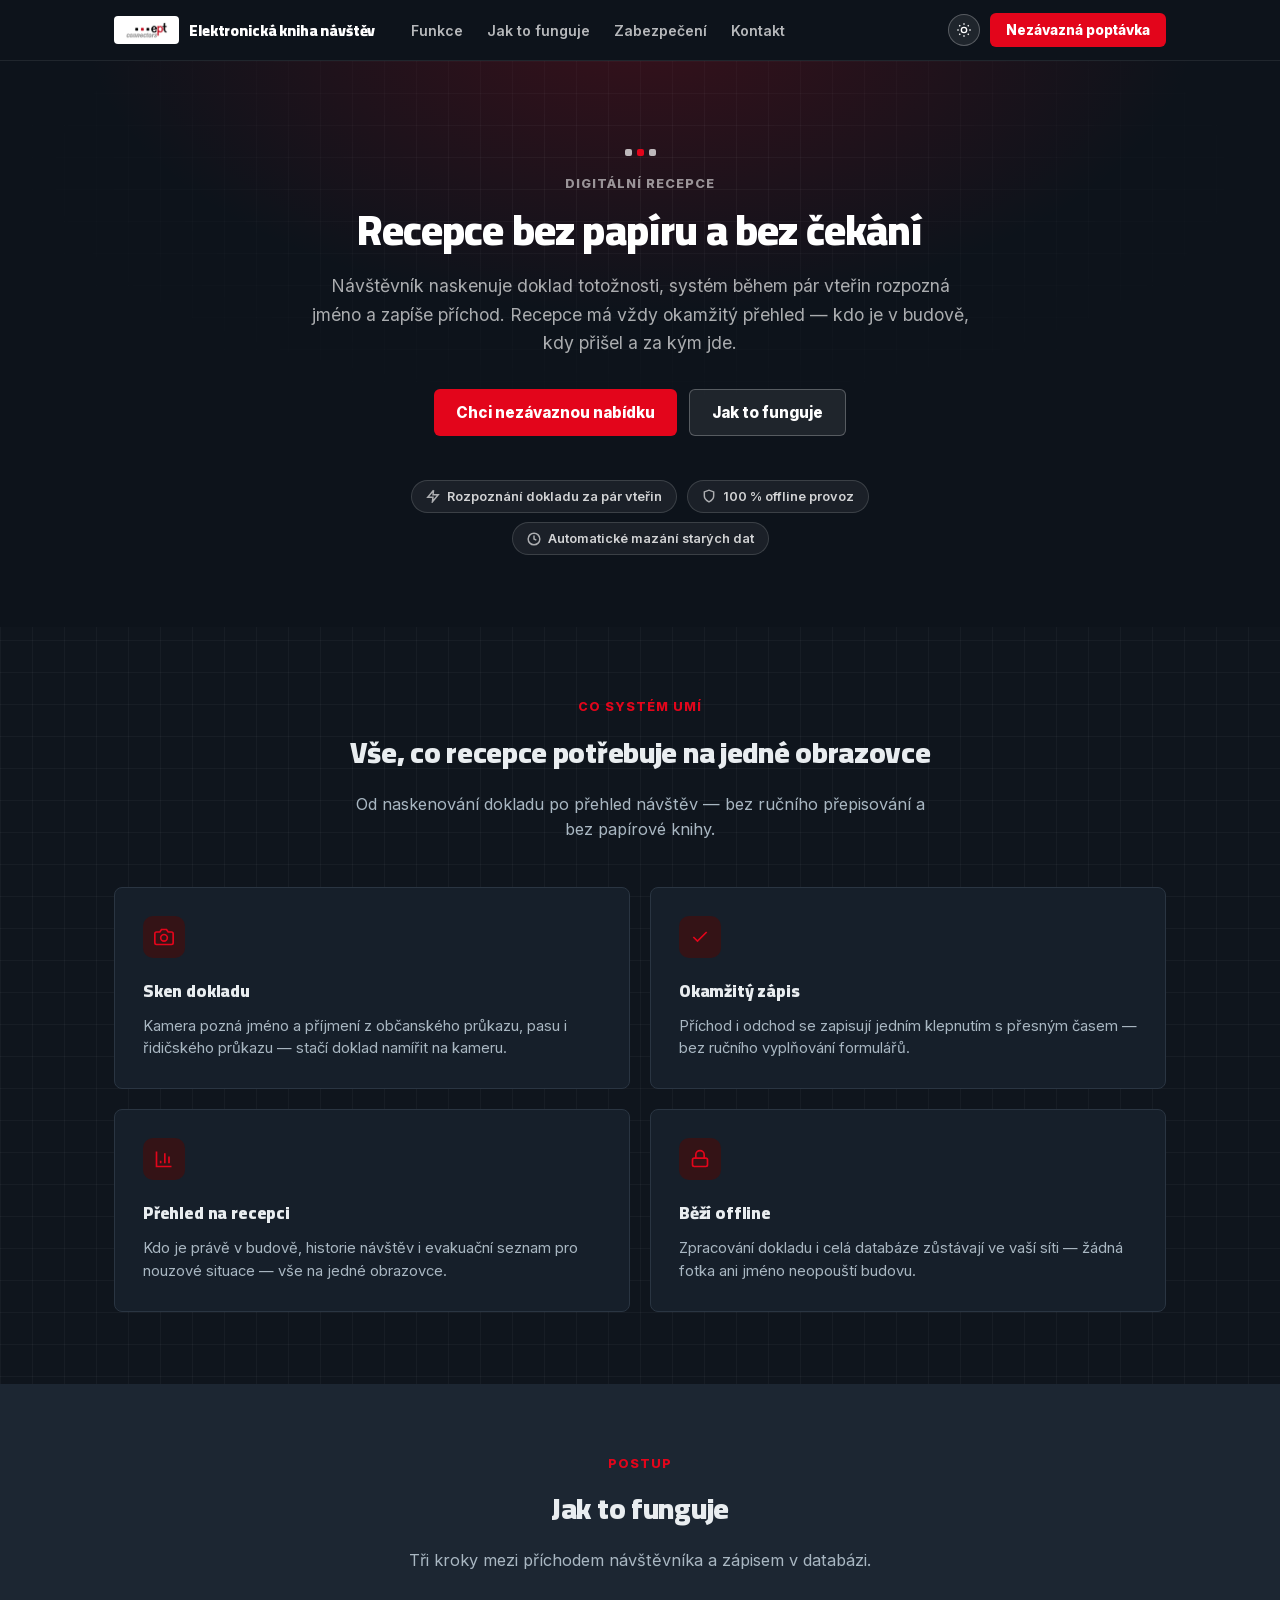
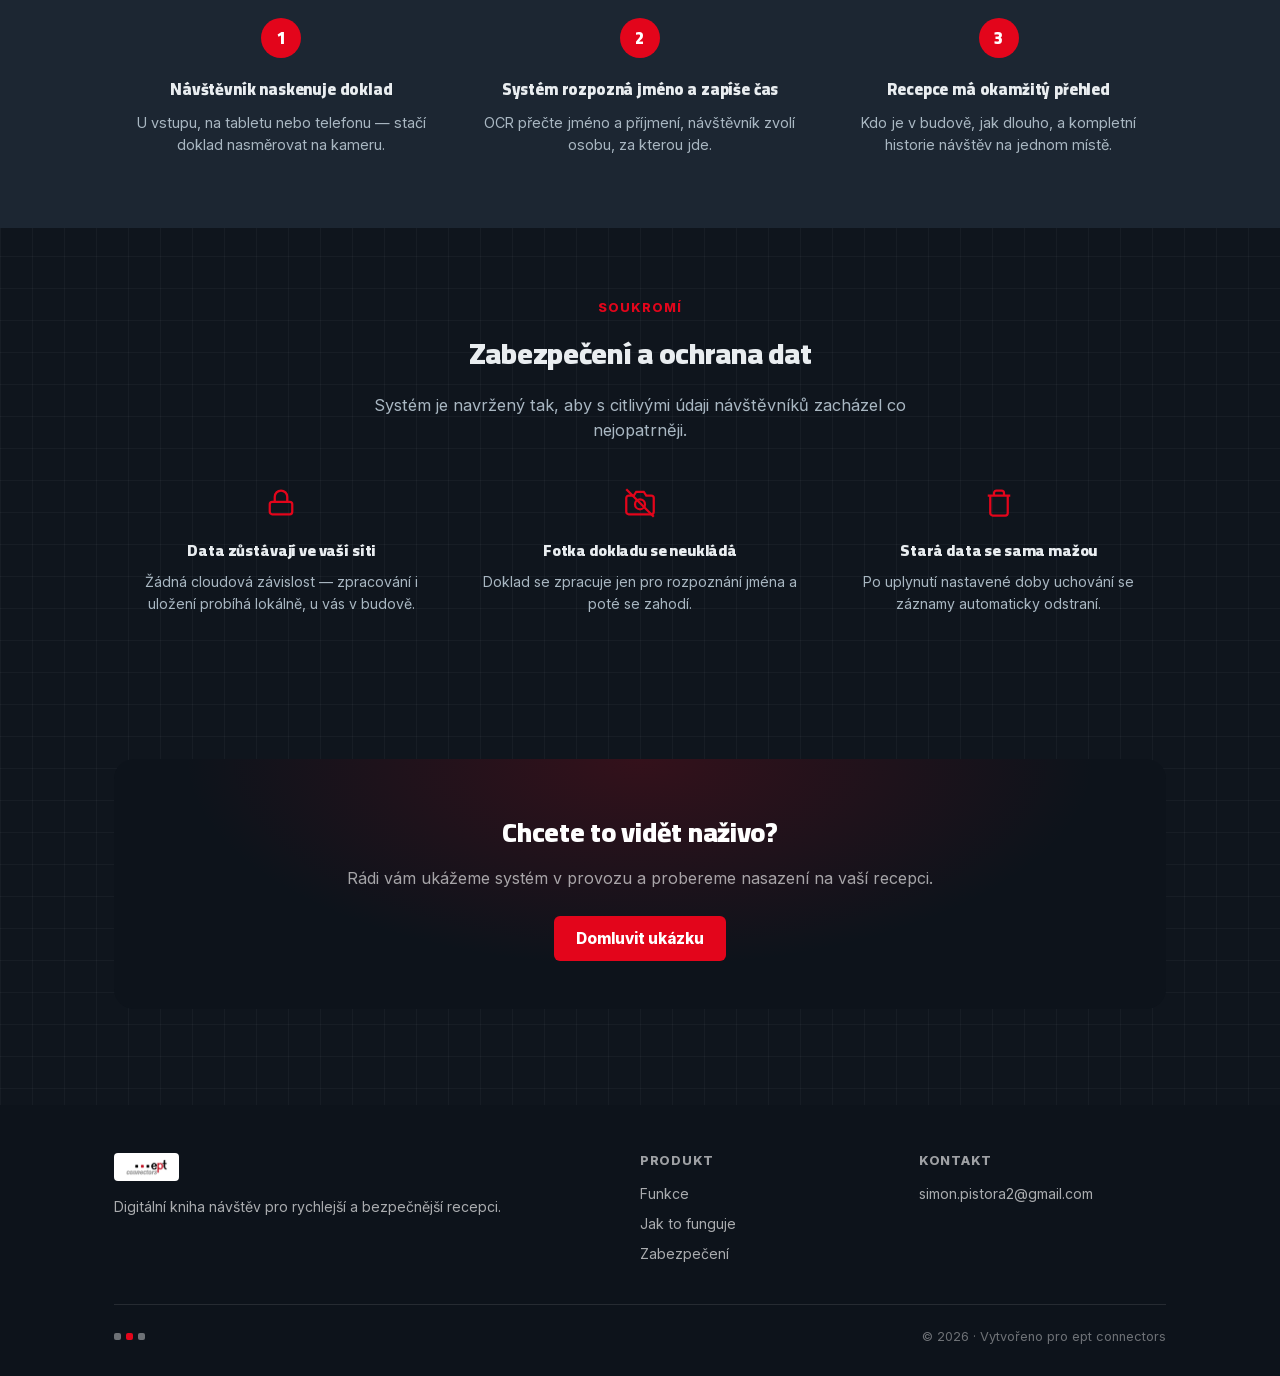
==== docs/index.html @ 7e1dcb33 "Přidat one-pager pro GitHub Pages Co-Authored-By: Claude Sonnet 5 <noreply@anthropic.com>" ====
<!DOCTYPE html>
<html lang="cs">
<head>
<meta charset="UTF-8"/>
<meta name="viewport" content="width=device-width, initial-scale=1.0"/>
<title>Elektronická kniha návštěv — přehled produktu</title>
<script>
document.documentElement.dataset.theme = localStorage.getItem('ept_theme') || 'dark';
</script>
<link rel="stylesheet" href="static/ept-fonts.css">
<link rel="stylesheet" href="static/ept-theme.css">
<style>
*{box-sizing:border-box;margin:0;padding:0}
html{scroll-behavior:smooth}
body{color:var(--ink);min-height:100vh}
a{color:inherit;text-decoration:none}
.wrap{max-width:1100px;margin:0 auto;padding:0 1.5rem}

/* ── Nav ─────────────────────────────────────────────────────────────────── */
.nav{position:sticky;top:0;z-index:20;background:var(--slate);border-bottom:1px solid rgba(255,255,255,.08)}
.nav-inner{max-width:1100px;margin:0 auto;padding:0 1.5rem;height:60px;display:flex;align-items:center;gap:1.75rem}
.nav-logo{display:flex;align-items:center;gap:10px;flex-shrink:0}
.nav-logo .chip{background:#fff;padding:5px 11px;border-radius:4px;display:inline-flex}
.nav-logo .chip img{height:18px;display:block}
.nav-logo span{color:#fff;font-family:'Cairo',sans-serif;font-weight:800;font-size:.95rem;letter-spacing:-.01em}
.nav-links{display:flex;gap:1.5rem;margin-left:.5rem}
.nav-links a{color:rgba(255,255,255,.7);font-size:.88rem;font-weight:600;transition:color .15s}
.nav-links a:hover{color:#fff}
.nav-right{display:flex;align-items:center;gap:10px;margin-left:auto}
.nav-cta{background:var(--red);color:#fff;font-size:.85rem;font-weight:700;padding:9px 16px;border-radius:var(--r);white-space:nowrap;transition:background .15s}
.nav-cta:hover{background:#7d0815}
@media(max-width:760px){.nav-links{display:none}}

/* ── Hero ────────────────────────────────────────────────────────────────── */
.hero{
  position:relative;overflow:hidden;background:var(--slate);
  padding:5.5rem 0 4.5rem;
}
.hero::before{
  content:"";position:absolute;inset:0;pointer-events:none;
  background:radial-gradient(ellipse 900px 480px at 50% -8%, rgba(167,10,27,.28), transparent 62%);
}
.hero::after{
  content:"";position:absolute;inset:0;pointer-events:none;
  background-image:linear-gradient(rgba(255,255,255,.05) 1px, transparent 1px),
                    linear-gradient(90deg, rgba(255,255,255,.05) 1px, transparent 1px);
  background-size:32px 32px;
  mask-image:radial-gradient(ellipse 70% 60% at 50% 20%, rgba(0,0,0,.9), transparent 75%);
}
.hero-inner{position:relative;z-index:1;max-width:720px;margin:0 auto;text-align:center;padding:0 1.5rem}
.hero .dot-mark{justify-content:center;color:rgba(255,255,255,.7);margin-bottom:1.25rem}
.hero .eyebrow{color:rgba(255,255,255,.55);font-size:.8rem;font-weight:700;letter-spacing:.08em;text-transform:uppercase;margin-bottom:1rem}
.hero h1{
  font-family:'Cairo',sans-serif;font-weight:800;letter-spacing:-.02em;
  color:#fff;font-size:2.6rem;line-height:1.15;margin-bottom:1.1rem;
}
.hero p.lead{color:rgba(255,255,255,.65);font-size:1.1rem;line-height:1.6;margin-bottom:2rem}
.hero-ctas{display:flex;gap:.75rem;justify-content:center;flex-wrap:wrap;margin-bottom:2.75rem}
.btn{display:inline-flex;align-items:center;gap:8px;padding:13px 22px;font-size:.95rem;font-weight:700;border-radius:var(--r);border:none;cursor:pointer;font-family:inherit;transition:all .15s}
.btn-primary{background:var(--red);color:#fff}
.btn-primary:hover{background:#7d0815}
.btn-ghost-dark{background:rgba(255,255,255,.08);color:#fff;border:1px solid rgba(255,255,255,.25)}
.btn-ghost-dark:hover{background:rgba(255,255,255,.16)}
.stat-row{display:flex;gap:.6rem;justify-content:center;flex-wrap:wrap}
.stat-pill{
  display:inline-flex;align-items:center;gap:7px;background:rgba(255,255,255,.06);
  border:1px solid rgba(255,255,255,.14);color:rgba(255,255,255,.8);
  font-size:.8rem;font-weight:600;padding:8px 14px;border-radius:20px;
}
.stat-pill svg{flex-shrink:0;opacity:.8}

/* ── Sekce obecně ────────────────────────────────────────────────────────── */
section{padding:4.5rem 0}
.section-head{max-width:600px;margin:0 auto 2.75rem;text-align:center}
.section-head .eyebrow{color:var(--red);font-size:.78rem;font-weight:700;letter-spacing:.08em;text-transform:uppercase;margin-bottom:.6rem}
.section-head h2{font-family:'Cairo',sans-serif;font-weight:800;letter-spacing:-.01em;font-size:1.85rem;color:var(--ink);margin-bottom:.75rem}
.section-head p{color:var(--ink2);font-size:1.02rem;line-height:1.55}

/* ── Feature grid ────────────────────────────────────────────────────────── */
.feature-grid{display:grid;grid-template-columns:1fr 1fr;gap:1.25rem}
@media(max-width:700px){.feature-grid{grid-template-columns:1fr}}
.feature-card{
  background:var(--surface,#fff);border:1px solid var(--border);border-radius:var(--r2);
  padding:1.75rem;
}
.feature-icon{
  width:42px;height:42px;border-radius:10px;background:var(--blue-bg);color:var(--red);
  display:flex;align-items:center;justify-content:center;margin-bottom:1rem;
}
.feature-card h3{font-family:'Cairo',sans-serif;font-weight:800;font-size:1.08rem;color:var(--ink);margin-bottom:.5rem}
.feature-card p{color:var(--ink2);font-size:.92rem;line-height:1.55}

/* ── Jak to funguje — kroky ──────────────────────────────────────────────── */
.steps{display:grid;grid-template-columns:repeat(3,1fr);gap:1.5rem;position:relative}
@media(max-width:760px){.steps{grid-template-columns:1fr}}
.step{text-align:center;padding:0 .5rem}
.step-num{
  width:40px;height:40px;border-radius:50%;background:var(--red);color:#fff;
  display:flex;align-items:center;justify-content:center;font-family:'Cairo',sans-serif;
  font-weight:800;font-size:1.05rem;margin:0 auto 1rem;
}
.step h3{font-family:'Cairo',sans-serif;font-weight:800;font-size:1.02rem;color:var(--ink);margin-bottom:.5rem}
.step p{color:var(--ink2);font-size:.9rem;line-height:1.55}

/* ── Zabezpečení — 3 sloupce ─────────────────────────────────────────────── */
.sec-alt{background:var(--surface2)}
.trust-grid{display:grid;grid-template-columns:repeat(3,1fr);gap:1.5rem}
@media(max-width:760px){.trust-grid{grid-template-columns:1fr}}
.trust-item{text-align:center;padding:0 .5rem}
.trust-item svg{color:var(--red);margin-bottom:.9rem}
.trust-item h3{font-family:'Cairo',sans-serif;font-weight:800;font-size:.98rem;color:var(--ink);margin-bottom:.4rem}
.trust-item p{color:var(--ink2);font-size:.88rem;line-height:1.55}

/* ── Závěrečná výzva ─────────────────────────────────────────────────────── */
.cta-band{
  background:var(--slate);border-radius:20px;padding:3rem 2rem;text-align:center;
  max-width:1100px;margin:0 auto;position:relative;overflow:hidden;
}
.cta-band::before{
  content:"";position:absolute;inset:0;pointer-events:none;
  background:radial-gradient(ellipse 700px 320px at 50% 0%, rgba(167,10,27,.25), transparent 65%);
}
.cta-band-inner{position:relative;z-index:1}
.cta-band h2{font-family:'Cairo',sans-serif;font-weight:800;color:#fff;font-size:1.7rem;margin-bottom:.65rem}
.cta-band p{color:rgba(255,255,255,.62);margin-bottom:1.75rem;font-size:1rem}

/* ── Footer ──────────────────────────────────────────────────────────────── */
footer{background:var(--slate);padding:3rem 0 2rem;margin-top:1.5rem}
.footer-grid{display:grid;grid-template-columns:2fr 1fr 1fr;gap:2rem;padding-bottom:2rem;border-bottom:1px solid rgba(255,255,255,.1)}
@media(max-width:700px){.footer-grid{grid-template-columns:1fr}}
.footer-col h4{color:#fff;font-size:.78rem;font-weight:700;letter-spacing:.06em;text-transform:uppercase;margin-bottom:.9rem;opacity:.6}
.footer-col a,.footer-col p{display:block;color:rgba(255,255,255,.65);font-size:.88rem;margin-bottom:.55rem;line-height:1.5}
.footer-col a:hover{color:#fff}
.footer-brand{display:flex;align-items:center;gap:10px;margin-bottom:.9rem}
.footer-brand .chip{background:#fff;padding:5px 11px;border-radius:4px;display:inline-flex}
.footer-brand .chip img{height:18px;display:block}
.footer-bottom{padding-top:1.5rem;display:flex;justify-content:space-between;align-items:center;flex-wrap:wrap;gap:1rem}
.footer-bottom p{color:rgba(255,255,255,.4);font-size:.8rem}
.placeholder{color:#ff9aa0;font-style:italic}

/* ── Přepínač den/noc — umístěný v navu, stejný jazyk jako v appce ─────────── */
.theme-toggle{
  width:32px;height:32px;padding:0;flex-shrink:0;border-radius:50%;
  border:1px solid rgba(255,255,255,.25);background:rgba(255,255,255,.08);color:#fff;
  display:inline-flex;align-items:center;justify-content:center;cursor:pointer;transition:background .13s;
}
.theme-toggle:hover{background:rgba(255,255,255,.18)}
.theme-toggle svg{width:16px;height:16px}
.theme-toggle .i-moon{display:block}
.theme-toggle .i-sun{display:none}
html[data-theme="dark"] .theme-toggle .i-moon{display:none}
html[data-theme="dark"] .theme-toggle .i-sun{display:block}
</style>
</head>
<body>

<nav class="nav">
  <div class="nav-inner">
    <div class="nav-logo">
      <span class="chip"><img src="static/ept_logo.png" alt="ept"/></span>
      <span>Elektronická kniha návštěv</span>
    </div>
    <div class="nav-links">
      <a href="#funkce">Funkce</a>
      <a href="#jak-to-funguje">Jak to funguje</a>
      <a href="#zabezpeceni">Zabezpečení</a>
      <a href="#kontakt">Kontakt</a>
    </div>
    <div class="nav-right">
      <button class="theme-toggle" onclick="toggleTheme()" title="Přepnout denní/noční režim" aria-label="Přepnout denní/noční režim">
        <svg class="i-moon" fill="none" stroke="currentColor" stroke-width="2" viewBox="0 0 24 24"><path d="M21 12.79A9 9 0 1 1 11.21 3 7 7 0 0 0 21 12.79z"/></svg>
        <svg class="i-sun" fill="none" stroke="currentColor" stroke-width="2" viewBox="0 0 24 24"><circle cx="12" cy="12" r="4"/><path d="M12 2v2M12 20v2M4.93 4.93l1.41 1.41M17.66 17.66l1.41 1.41M2 12h2M20 12h2M6.34 17.66l-1.41 1.41M19.07 4.93l-1.41 1.41"/></svg>
      </button>
      <a class="nav-cta" href="#kontakt">Nezávazná poptávka</a>
    </div>
  </div>
</nav>

<header class="hero">
  <div class="hero-inner">
    <span class="dot-mark"><span class="d dk"></span><span class="d dr"></span><span class="d dk"></span></span>
    <div class="eyebrow">Digitální recepce</div>
    <h1>Recepce bez papíru a bez čekání</h1>
    <p class="lead">Návštěvník naskenuje doklad totožnosti, systém během pár vteřin
      rozpozná jméno a zapíše příchod. Recepce má vždy okamžitý přehled — kdo je
      v budově, kdy přišel a za kým jde.</p>
    <div class="hero-ctas">
      <a class="btn btn-primary" href="#kontakt">Chci nezávaznou nabídku</a>
      <a class="btn btn-ghost-dark" href="#jak-to-funguje">Jak to funguje</a>
    </div>
    <div class="stat-row">
      <span class="stat-pill">
        <svg width="14" height="14" fill="none" stroke="currentColor" stroke-width="2.5" viewBox="0 0 24 24"><polyline points="13 2 3 14 12 14 11 22 21 10 12 10 13 2"/></svg>
        Rozpoznání dokladu za pár vteřin
      </span>
      <span class="stat-pill">
        <svg width="14" height="14" fill="none" stroke="currentColor" stroke-width="2.5" viewBox="0 0 24 24"><path d="M12 22s8-4 8-10V5l-8-3-8 3v7c0 6 8 10 8 10z"/></svg>
        100 % offline provoz
      </span>
      <span class="stat-pill">
        <svg width="14" height="14" fill="none" stroke="currentColor" stroke-width="2.5" viewBox="0 0 24 24"><circle cx="12" cy="12" r="10"/><polyline points="12 6 12 12 16 14"/></svg>
        Automatické mazání starých dat
      </span>
    </div>
  </div>
</header>

<section id="funkce">
  <div class="wrap">
    <div class="section-head">
      <div class="eyebrow">Co systém umí</div>
      <h2>Vše, co recepce potřebuje na jedné obrazovce</h2>
      <p>Od naskenování dokladu po přehled návštěv — bez ručního přepisování a bez papírové knihy.</p>
    </div>
    <div class="feature-grid">
      <div class="feature-card">
        <div class="feature-icon">
          <svg width="20" height="20" fill="none" stroke="currentColor" stroke-width="2" viewBox="0 0 24 24"><path d="M23 19a2 2 0 0 1-2 2H3a2 2 0 0 1-2-2V8a2 2 0 0 1 2-2h4l2-3h6l2 3h4a2 2 0 0 1 2 2z"/><circle cx="12" cy="13" r="4"/></svg>
        </div>
        <h3>Sken dokladu</h3>
        <p>Kamera pozná jméno a příjmení z občanského průkazu, pasu i řidičského
          průkazu — stačí doklad namířit na kameru.</p>
      </div>
      <div class="feature-card">
        <div class="feature-icon">
          <svg width="20" height="20" fill="none" stroke="currentColor" stroke-width="2" viewBox="0 0 24 24"><polyline points="20 6 9 17 4 12"/></svg>
        </div>
        <h3>Okamžitý zápis</h3>
        <p>Příchod i odchod se zapisují jedním klepnutím s přesným časem —
          bez ručního vyplňování formulářů.</p>
      </div>
      <div class="feature-card">
        <div class="feature-icon">
          <svg width="20" height="20" fill="none" stroke="currentColor" stroke-width="2" viewBox="0 0 24 24"><path d="M3 3v18h18"/><path d="M18 17V9M13 17V5M8 17v-3"/></svg>
        </div>
        <h3>Přehled na recepci</h3>
        <p>Kdo je právě v budově, historie návštěv i evakuační seznam pro nouzové
          situace — vše na jedné obrazovce.</p>
      </div>
      <div class="feature-card">
        <div class="feature-icon">
          <svg width="20" height="20" fill="none" stroke="currentColor" stroke-width="2" viewBox="0 0 24 24"><rect x="3" y="11" width="18" height="10" rx="2"/><path d="M7 11V7a5 5 0 0 1 10 0v4"/></svg>
        </div>
        <h3>Běží offline</h3>
        <p>Zpracování dokladu i celá databáze zůstávají ve vaší síti — žádná
          fotka ani jméno neopouští budovu.</p>
      </div>
    </div>
  </div>
</section>

<section id="jak-to-funguje" class="sec-alt">
  <div class="wrap">
    <div class="section-head">
      <div class="eyebrow">Postup</div>
      <h2>Jak to funguje</h2>
      <p>Tři kroky mezi příchodem návštěvníka a zápisem v databázi.</p>
    </div>
    <div class="steps">
      <div class="step">
        <div class="step-num">1</div>
        <h3>Návštěvník naskenuje doklad</h3>
        <p>U vstupu, na tabletu nebo telefonu — stačí doklad nasměrovat na kameru.</p>
      </div>
      <div class="step">
        <div class="step-num">2</div>
        <h3>Systém rozpozná jméno a zapíše čas</h3>
        <p>OCR přečte jméno a příjmení, návštěvník zvolí osobu, za kterou jde.</p>
      </div>
      <div class="step">
        <div class="step-num">3</div>
        <h3>Recepce má okamžitý přehled</h3>
        <p>Kdo je v budově, jak dlouho, a kompletní historie návštěv na jednom místě.</p>
      </div>
    </div>
  </div>
</section>

<section id="zabezpeceni">
  <div class="wrap">
    <div class="section-head">
      <div class="eyebrow">Soukromí</div>
      <h2>Zabezpečení a ochrana dat</h2>
      <p>Systém je navržený tak, aby s citlivými údaji návštěvníků zacházel co nejopatrněji.</p>
    </div>
    <div class="trust-grid">
      <div class="trust-item">
        <svg width="30" height="30" fill="none" stroke="currentColor" stroke-width="1.8" viewBox="0 0 24 24"><rect x="3" y="11" width="18" height="10" rx="2"/><path d="M7 11V7a5 5 0 0 1 10 0v4"/></svg>
        <h3>Data zůstávají ve vaší síti</h3>
        <p>Žádná cloudová závislost — zpracování i uložení probíhá lokálně, u vás v budově.</p>
      </div>
      <div class="trust-item">
        <svg width="30" height="30" fill="none" stroke="currentColor" stroke-width="1.8" viewBox="0 0 24 24"><path d="M23 19a2 2 0 0 1-2 2H3a2 2 0 0 1-2-2V8a2 2 0 0 1 2-2h4l2-3h6l2 3h4a2 2 0 0 1 2 2z"/><circle cx="12" cy="13" r="4"/><line x1="1" y1="1" x2="23" y2="23"/></svg>
        <h3>Fotka dokladu se neukládá</h3>
        <p>Doklad se zpracuje jen pro rozpoznání jména a poté se zahodí.</p>
      </div>
      <div class="trust-item">
        <svg width="30" height="30" fill="none" stroke="currentColor" stroke-width="1.8" viewBox="0 0 24 24"><path d="M3 6h18M8 6V4a2 2 0 0 1 2-2h4a2 2 0 0 1 2 2v2m3 0v14a2 2 0 0 1-2 2H7a2 2 0 0 1-2-2V6h14z"/></svg>
        <h3>Stará data se sama mažou</h3>
        <p>Po uplynutí nastavené doby uchování se záznamy automaticky odstraní.</p>
      </div>
    </div>
  </div>
</section>

<section>
  <div class="wrap">
    <div class="cta-band">
      <div class="cta-band-inner">
        <h2>Chcete to vidět naživo?</h2>
        <p>Rádi vám ukážeme systém v provozu a probereme nasazení na vaší recepci.</p>
        <a class="btn btn-primary" href="#kontakt">Domluvit ukázku</a>
      </div>
    </div>
  </div>
</section>

<footer id="kontakt">
  <div class="wrap">
    <div class="footer-grid">
      <div class="footer-col">
        <div class="footer-brand">
          <span class="chip"><img src="static/ept_logo.png" alt="ept"/></span>
        </div>
        <p>Digitální kniha návštěv pro rychlejší a bezpečnější recepci.</p>
      </div>
      <div class="footer-col">
        <h4>Produkt</h4>
        <a href="#funkce">Funkce</a>
        <a href="#jak-to-funguje">Jak to funguje</a>
        <a href="#zabezpeceni">Zabezpečení</a>
      </div>
      <div class="footer-col">
        <h4>Kontakt</h4>
        <a href="mailto:simon.pistora2@gmail.com">simon.pistora2@gmail.com</a>
      </div>
    </div>
    <div class="footer-bottom">
      <span class="dot-mark" style="color:rgba(255,255,255,.4)"><span class="d dk"></span><span class="d dr"></span><span class="d dk"></span></span>
      <p>© 2026 · Vytvořeno pro ept connectors</p>
    </div>
  </div>
</footer>

<script>
function toggleTheme(){
  const next = document.documentElement.dataset.theme === 'dark' ? 'light' : 'dark';
  document.documentElement.dataset.theme = next;
  localStorage.setItem('ept_theme', next);
}
</script>
</body>
</html>
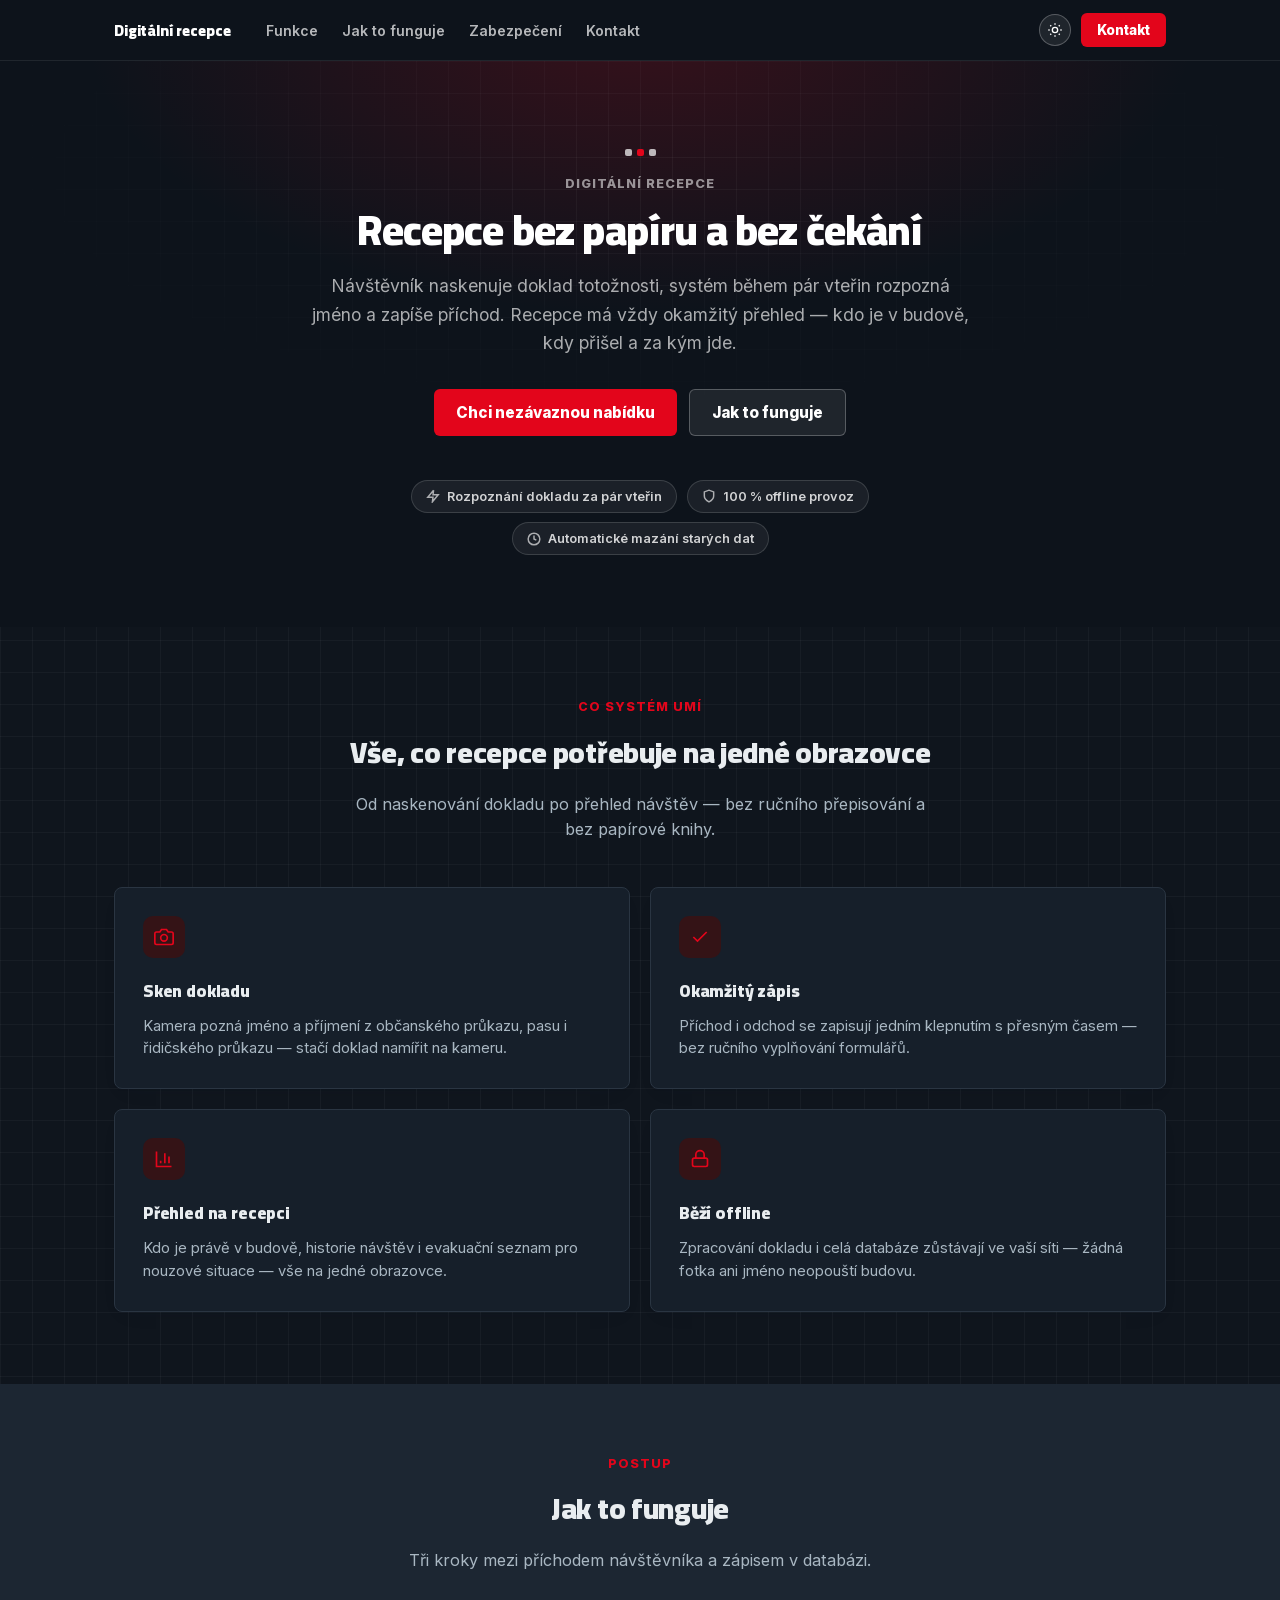
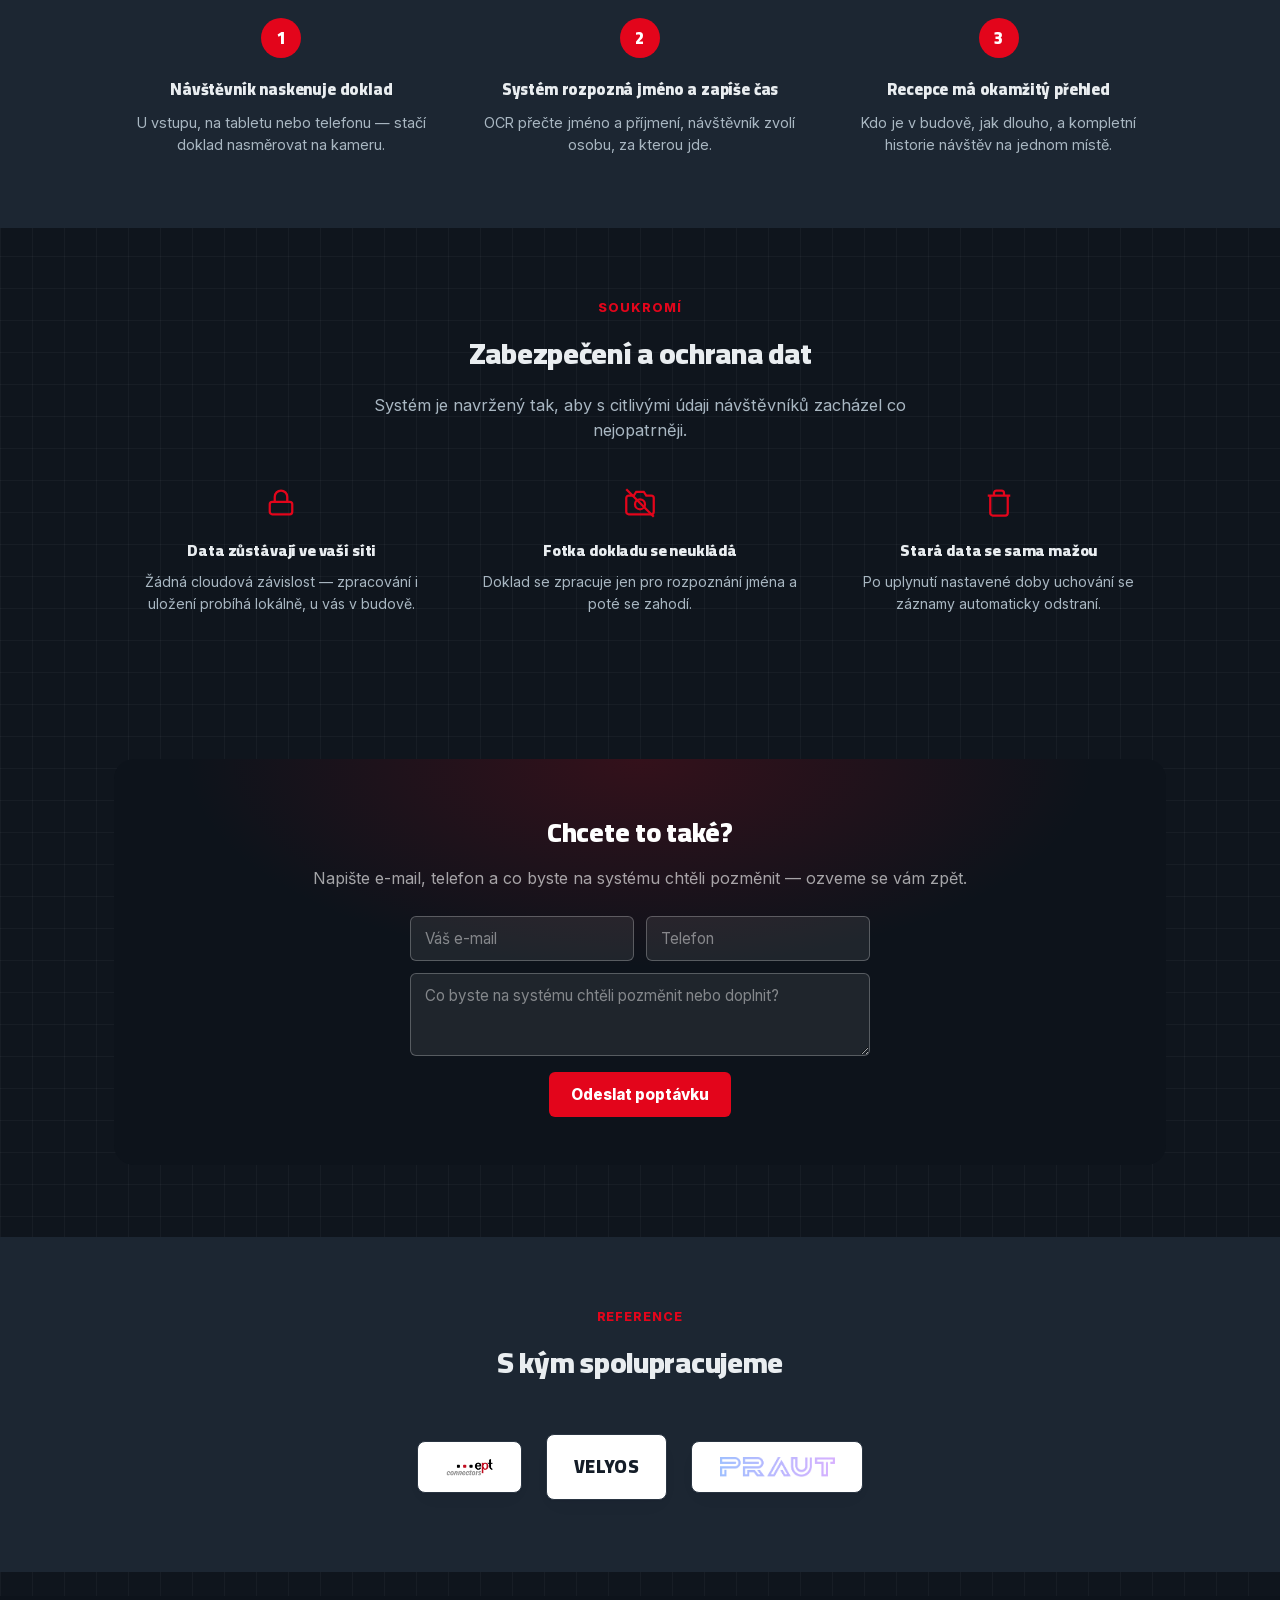
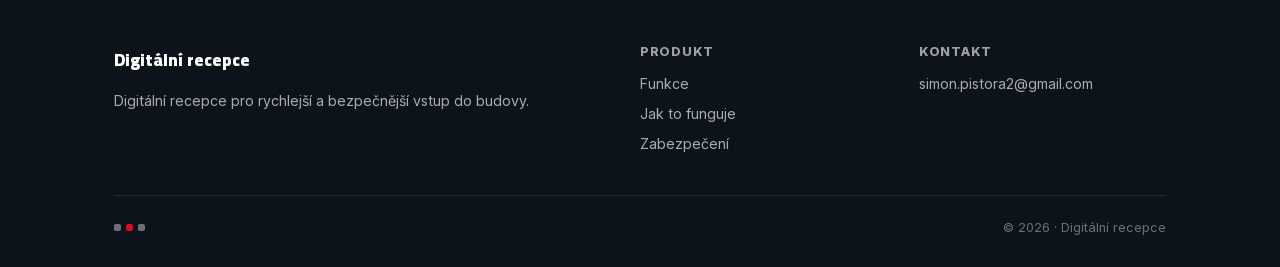
==== commit 44b69789: "Aktualizovat one-pager: přejmenování, loga partnerů, poptávkový formulář, světlý režim Co-Authored-B" ====
--- a/docs/index.html
+++ b/docs/index.html
@@ -3,7 +3,7 @@
 <head>
 <meta charset="UTF-8"/>
 <meta name="viewport" content="width=device-width, initial-scale=1.0"/>
-<title>Elektronická kniha návštěv — přehled produktu</title>
+<title>Digitální recepce — přehled produktu</title>
 <script>
 document.documentElement.dataset.theme = localStorage.getItem('ept_theme') || 'dark';
 </script>
@@ -82,6 +82,12 @@
 .feature-card{
   background:var(--surface,#fff);border:1px solid var(--border);border-radius:var(--r2);
   padding:1.75rem;
+  box-shadow:0 1px 2px rgba(20,29,40,.04), 0 8px 20px -10px rgba(20,29,40,.10);
+  transition:box-shadow .15s, transform .15s;
+}
+html[data-theme="light"] .feature-card:hover{
+  box-shadow:0 1px 2px rgba(20,29,40,.05), 0 14px 28px -12px rgba(20,29,40,.16);
+  transform:translateY(-2px);
 }
 .feature-icon{
   width:42px;height:42px;border-radius:10px;background:var(--blue-bg);color:var(--red);
@@ -104,6 +110,14 @@
 
 /* ── Zabezpečení — 3 sloupce ─────────────────────────────────────────────── */
 .sec-alt{background:var(--surface2)}
+/* Ve světlém režimu je --surface2 skoro totožné s --bg (rozdíl pár jednotek),
+   takže se pruh sekce vizuálně vůbec neoddělí od zbytku stránky. Čistá bílá
+   s jemnou linkou nahoře/dole dá pruhu skutečný, viditelný kontrast. */
+html[data-theme="light"] .sec-alt{
+  background:#fff;
+  border-top:1px solid var(--border);
+  border-bottom:1px solid var(--border);
+}
 .trust-grid{display:grid;grid-template-columns:repeat(3,1fr);gap:1.5rem}
 @media(max-width:760px){.trust-grid{grid-template-columns:1fr}}
 .trust-item{text-align:center;padding:0 .5rem}
@@ -131,9 +145,21 @@
 .footer-col h4{color:#fff;font-size:.78rem;font-weight:700;letter-spacing:.06em;text-transform:uppercase;margin-bottom:.9rem;opacity:.6}
 .footer-col a,.footer-col p{display:block;color:rgba(255,255,255,.65);font-size:.88rem;margin-bottom:.55rem;line-height:1.5}
 .footer-col a:hover{color:#fff}
-.footer-brand{display:flex;align-items:center;gap:10px;margin-bottom:.9rem}
-.footer-brand .chip{background:#fff;padding:5px 11px;border-radius:4px;display:inline-flex}
-.footer-brand .chip img{height:18px;display:block}
+.footer-brand{color:#fff;font-family:'Cairo',sans-serif;font-weight:800;font-size:1.05rem;margin-bottom:.9rem}
+
+/* ── S kým spolupracujeme ────────────────────────────────────────────────── */
+.partner-row{display:flex;justify-content:center;align-items:center;gap:1.5rem;flex-wrap:wrap}
+.partner-chip{
+  background:#fff;border:1px solid var(--border);border-radius:var(--r2);
+  padding:.9rem 1.7rem;display:inline-flex;align-items:center;justify-content:center;
+  min-height:52px;
+  box-shadow:0 1px 2px rgba(20,29,40,.04), 0 8px 20px -10px rgba(20,29,40,.10);
+}
+.partner-chip img{height:20px;display:block}
+.partner-chip.partner-text{
+  font-family:'Cairo',sans-serif;font-weight:800;font-size:1.15rem;
+  color:#141d28;letter-spacing:.02em;
+}
 .footer-bottom{padding-top:1.5rem;display:flex;justify-content:space-between;align-items:center;flex-wrap:wrap;gap:1rem}
 .footer-bottom p{color:rgba(255,255,255,.4);font-size:.8rem}
 .placeholder{color:#ff9aa0;font-style:italic}
@@ -150,6 +176,22 @@
 .theme-toggle .i-sun{display:none}
 html[data-theme="dark"] .theme-toggle .i-moon{display:none}
 html[data-theme="dark"] .theme-toggle .i-sun{display:block}
+
+/* ── Poptávkový formulář v cta-band ──────────────────────────────────────── */
+.hidden{display:none!important}
+.lead-form{display:flex;flex-direction:column;gap:.75rem;max-width:460px;margin:0 auto;text-align:left}
+.lead-row{display:flex;gap:.75rem}
+@media(max-width:520px){.lead-row{flex-direction:column}}
+.lead-form input,.lead-form textarea{
+  width:100%;padding:12px 14px;border-radius:var(--r);
+  background:rgba(255,255,255,.08);border:1px solid rgba(255,255,255,.25);
+  color:#fff;font-family:inherit;font-size:.95rem;resize:vertical;
+}
+.lead-form input::placeholder,.lead-form textarea::placeholder{color:rgba(255,255,255,.45)}
+.lead-form input:focus,.lead-form textarea:focus{
+  outline:none;border-color:var(--red);box-shadow:0 0 0 3px rgba(227,5,27,.25);
+}
+.lead-form button{align-self:center;margin-top:.25rem}
 </style>
 </head>
 <body>
@@ -157,8 +199,7 @@
 <nav class="nav">
   <div class="nav-inner">
     <div class="nav-logo">
-      <span class="chip"><img src="static/ept_logo.png" alt="ept"/></span>
-      <span>Elektronická kniha návštěv</span>
+      <span>Digitální recepce</span>
     </div>
     <div class="nav-links">
       <a href="#funkce">Funkce</a>
@@ -171,7 +212,7 @@
         <svg class="i-moon" fill="none" stroke="currentColor" stroke-width="2" viewBox="0 0 24 24"><path d="M21 12.79A9 9 0 1 1 11.21 3 7 7 0 0 0 21 12.79z"/></svg>
         <svg class="i-sun" fill="none" stroke="currentColor" stroke-width="2" viewBox="0 0 24 24"><circle cx="12" cy="12" r="4"/><path d="M12 2v2M12 20v2M4.93 4.93l1.41 1.41M17.66 17.66l1.41 1.41M2 12h2M20 12h2M6.34 17.66l-1.41 1.41M19.07 4.93l-1.41 1.41"/></svg>
       </button>
-      <a class="nav-cta" href="#kontakt">Nezávazná poptávka</a>
+      <a class="nav-cta" href="#dotaznik">Kontakt</a>
     </div>
   </div>
 </nav>
@@ -185,7 +226,7 @@
       rozpozná jméno a zapíše příchod. Recepce má vždy okamžitý přehled — kdo je
       v budově, kdy přišel a za kým jde.</p>
     <div class="hero-ctas">
-      <a class="btn btn-primary" href="#kontakt">Chci nezávaznou nabídku</a>
+      <a class="btn btn-primary" href="#dotaznik">Chci nezávaznou nabídku</a>
       <a class="btn btn-ghost-dark" href="#jak-to-funguje">Jak to funguje</a>
     </div>
     <div class="stat-row">
@@ -305,12 +346,43 @@
 
 <section>
   <div class="wrap">
-    <div class="cta-band">
+    <div class="cta-band" id="dotaznik">
       <div class="cta-band-inner">
-        <h2>Chcete to vidět naživo?</h2>
-        <p>Rádi vám ukážeme systém v provozu a probereme nasazení na vaší recepci.</p>
-        <a class="btn btn-primary" href="#kontakt">Domluvit ukázku</a>
-      </div>
+        <div id="formStep">
+          <h2>Chcete to také?</h2>
+          <p>Napište e-mail, telefon a co byste na systému chtěli pozměnit — ozveme se vám zpět.</p>
+          <form class="lead-form" action="https://formsubmit.co/simon.pistora2@gmail.com" method="POST">
+            <input type="hidden" name="_subject" value="Nová poptávka — Digitální recepce">
+            <input type="hidden" name="_template" value="table">
+            <input type="hidden" name="_next" value="https://s-pistora.github.io/x_x/?odeslano=1#dotaznik">
+            <input type="text" name="_honey" style="display:none" tabindex="-1" autocomplete="off">
+            <div class="lead-row">
+              <input type="email" name="email" placeholder="Váš e-mail" required>
+              <input type="tel" name="telefon" placeholder="Telefon">
+            </div>
+            <textarea name="co_pozmenit" placeholder="Co byste na systému chtěli pozměnit nebo doplnit?" rows="3" required></textarea>
+            <button type="submit" class="btn btn-primary">Odeslat poptávku</button>
+          </form>
+        </div>
+        <div id="thankYou" class="hidden">
+          <h2>Děkujeme!</h2>
+          <p>Vaši poptávku jsme přijali, ozveme se vám co nejdřív.</p>
+        </div>
+      </div>
+    </div>
+  </div>
+</section>
+
+<section id="partneri" class="sec-alt">
+  <div class="wrap">
+    <div class="section-head">
+      <div class="eyebrow">Reference</div>
+      <h2>S kým spolupracujeme</h2>
+    </div>
+    <div class="partner-row">
+      <span class="partner-chip"><img src="static/ept_logo.png" alt="EPT"/></span>
+      <span class="partner-chip partner-text">VELYOS</span>
+      <span class="partner-chip"><img src="static/praut_logo.png" alt="PRAUT"/></span>
     </div>
   </div>
 </section>
@@ -319,10 +391,8 @@
   <div class="wrap">
     <div class="footer-grid">
       <div class="footer-col">
-        <div class="footer-brand">
-          <span class="chip"><img src="static/ept_logo.png" alt="ept"/></span>
-        </div>
-        <p>Digitální kniha návštěv pro rychlejší a bezpečnější recepci.</p>
+        <div class="footer-brand">Digitální recepce</div>
+        <p>Digitální recepce pro rychlejší a bezpečnější vstup do budovy.</p>
       </div>
       <div class="footer-col">
         <h4>Produkt</h4>
@@ -337,7 +407,7 @@
     </div>
     <div class="footer-bottom">
       <span class="dot-mark" style="color:rgba(255,255,255,.4)"><span class="d dk"></span><span class="d dr"></span><span class="d dk"></span></span>
-      <p>© 2026 · Vytvořeno pro ept connectors</p>
+      <p>© 2026 · Digitální recepce</p>
     </div>
   </div>
 </footer>
@@ -348,6 +418,11 @@
   document.documentElement.dataset.theme = next;
   localStorage.setItem('ept_theme', next);
 }
+
+if (new URLSearchParams(window.location.search).get('odeslano') === '1') {
+  document.getElementById('formStep').classList.add('hidden');
+  document.getElementById('thankYou').classList.remove('hidden');
+}
 </script>
 </body>
 </html>
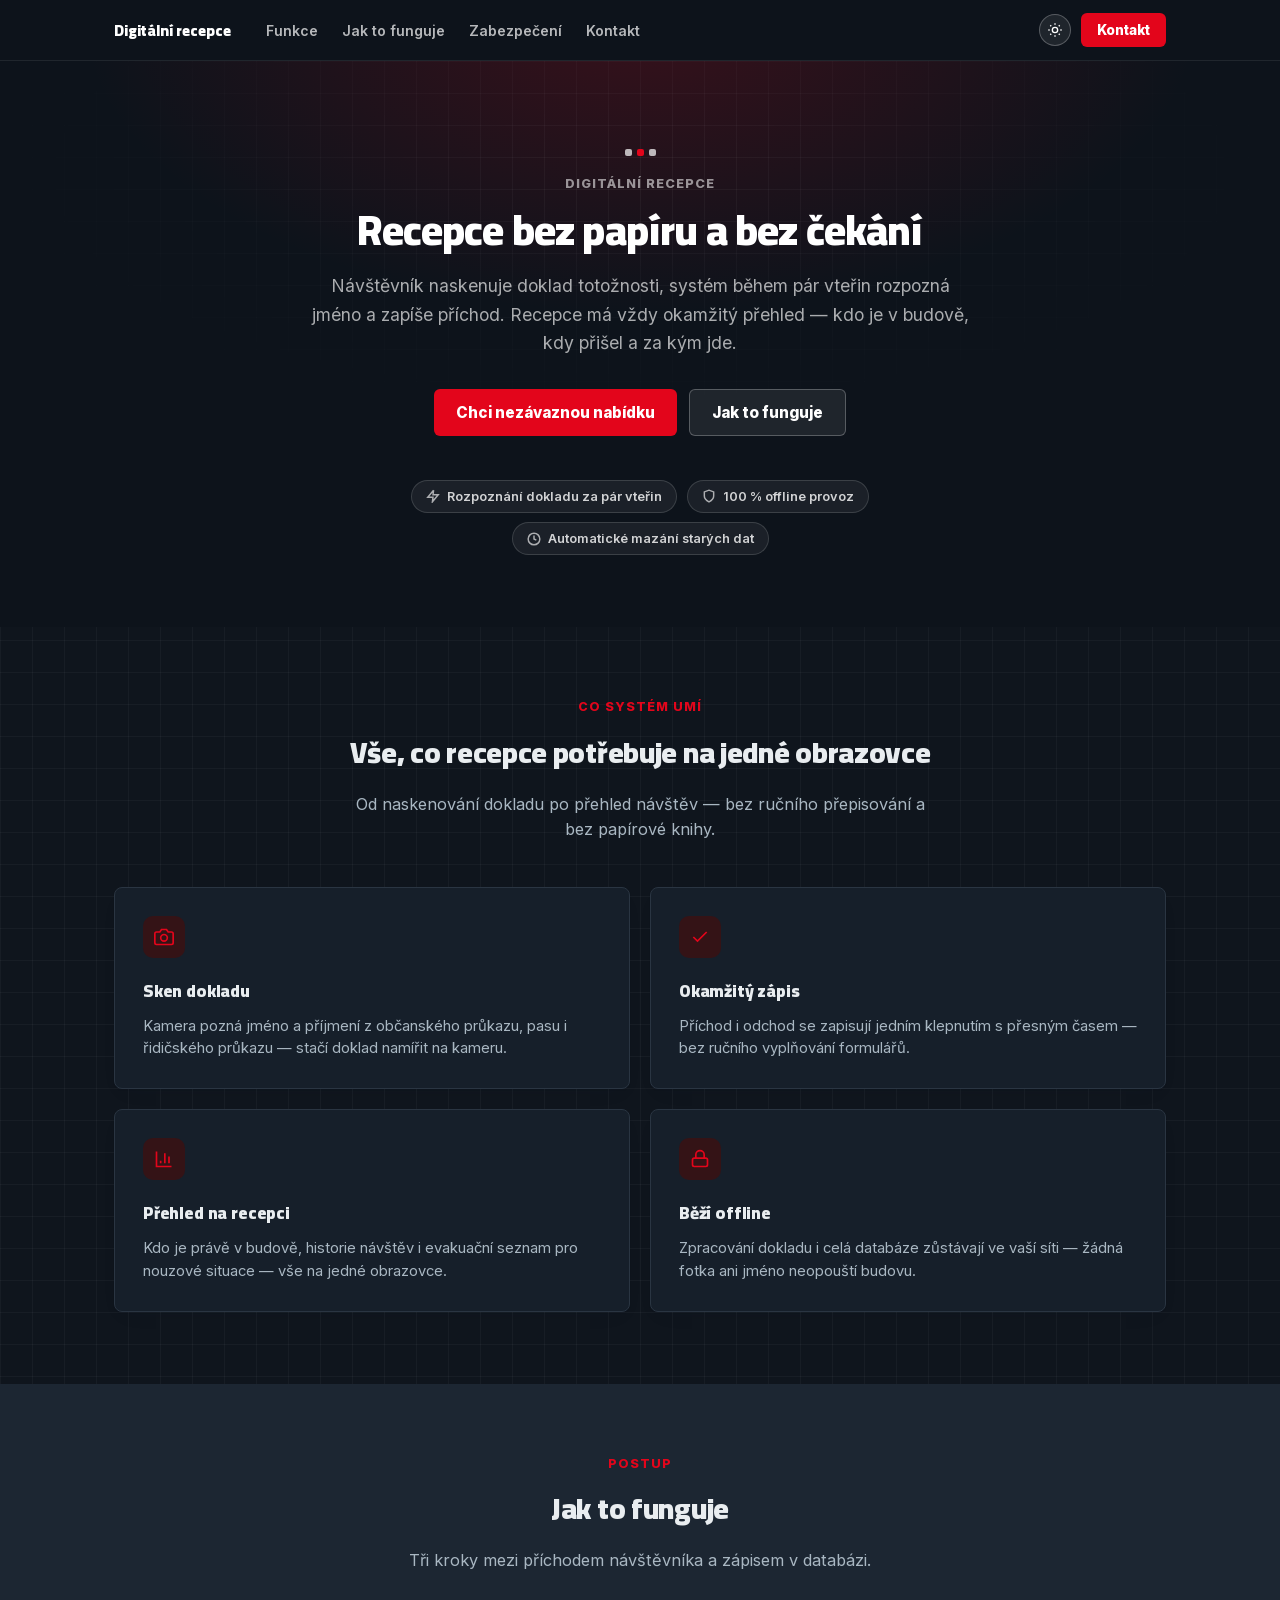
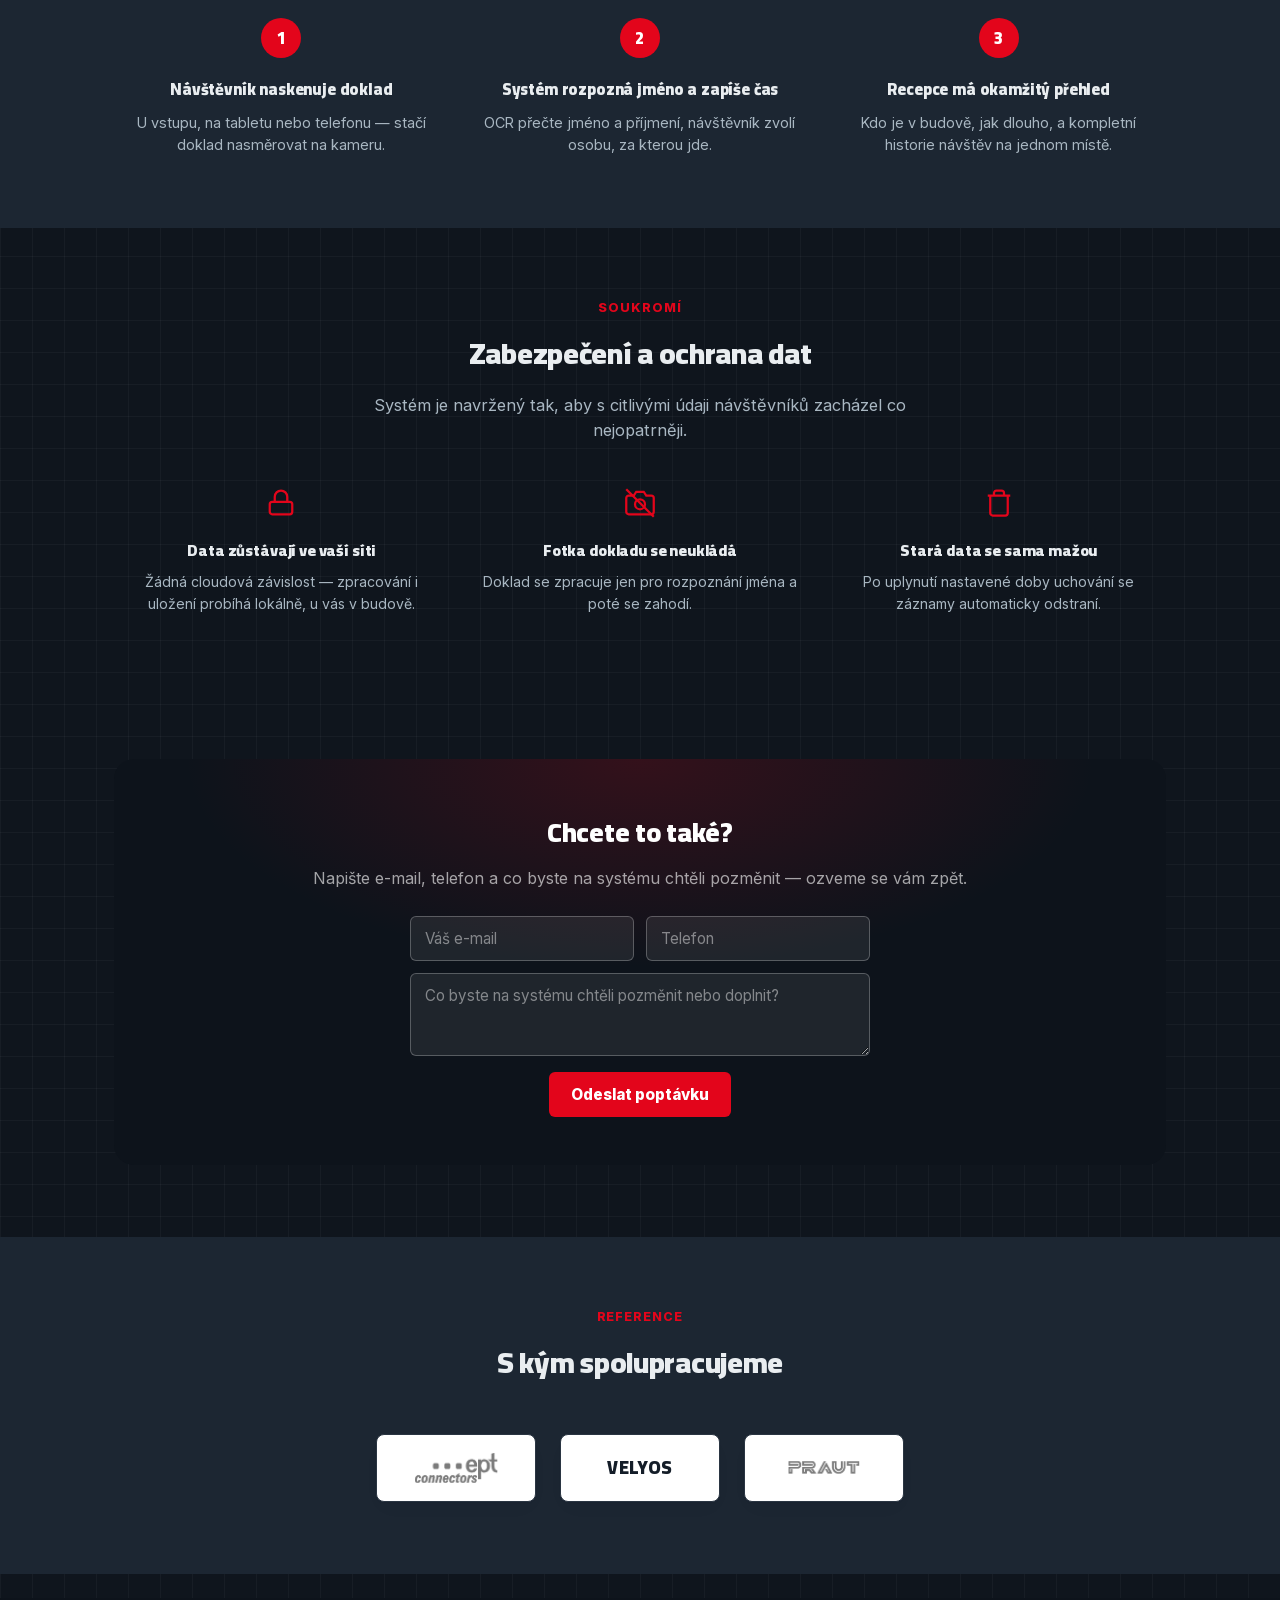
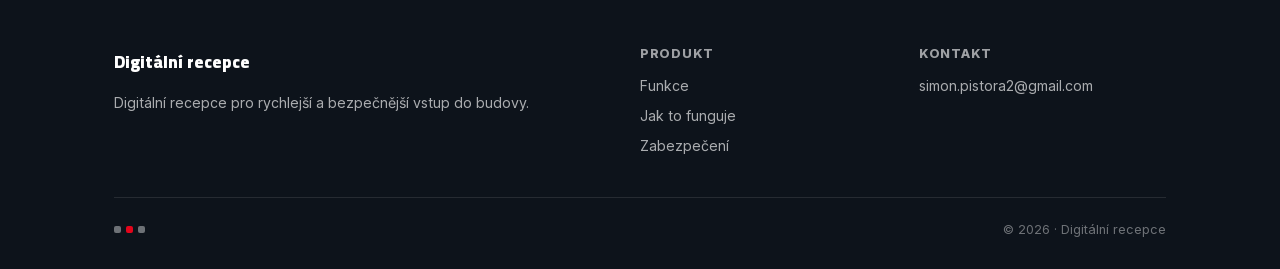
==== commit bb23cdc8: "Přidat leads-server (poptávkový backend + admin panel) a nová loga Co-Authored-By: Claude Sonnet 5 <" ====
--- a/docs/index.html
+++ b/docs/index.html
@@ -151,17 +151,20 @@
 .partner-row{display:flex;justify-content:center;align-items:center;gap:1.5rem;flex-wrap:wrap}
 .partner-chip{
   background:#fff;border:1px solid var(--border);border-radius:var(--r2);
-  padding:.9rem 1.7rem;display:inline-flex;align-items:center;justify-content:center;
-  min-height:52px;
+  width:10rem;height:4.25rem;display:inline-flex;align-items:center;justify-content:center;
   box-shadow:0 1px 2px rgba(20,29,40,.04), 0 8px 20px -10px rgba(20,29,40,.10);
 }
-.partner-chip img{height:20px;display:block}
+/* Loga mají hodně odlišný poměr stran (EPT skoro čtvercové, PRAUT dlouhý úzký
+   wordmark) — object-fit:contain v pevně stejně velkém rámečku je zmenší na
+   vizuálně stejnou "váhu", místo aby jen sdílela stejnou výšku. */
+.partner-chip img{max-width:74%;max-height:56%;object-fit:contain;display:block}
 .partner-chip.partner-text{
   font-family:'Cairo',sans-serif;font-weight:800;font-size:1.15rem;
   color:#141d28;letter-spacing:.02em;
 }
 .footer-bottom{padding-top:1.5rem;display:flex;justify-content:space-between;align-items:center;flex-wrap:wrap;gap:1rem}
 .footer-bottom p{color:rgba(255,255,255,.4);font-size:.8rem}
+.footer-dotmark{color:rgba(255,255,255,.4)}
 .placeholder{color:#ff9aa0;font-style:italic}
 
 /* ── Přepínač den/noc — umístěný v navu, stejný jazyk jako v appce ─────────── */
@@ -192,6 +195,60 @@
   outline:none;border-color:var(--red);box-shadow:0 0 0 3px rgba(227,5,27,.25);
 }
 .lead-form button{align-self:center;margin-top:.25rem}
+.lead-err{color:#ff9aa0;font-size:.85rem;text-align:center}
+html[data-theme="light"] .lead-err{color:var(--red)}
+
+/* ══════════════════════════════════════════════════════════════════════════
+   SVĚTLÝ REŽIM — chrome prvky (nav, hero, formulářový pruh, patička) byly
+   natvrdo tmavé bez ohledu na přepínač, takže "světlý režim" byl světlý jen
+   uprostřed stránky. Tady se rozsvítí opravdu celá stránka odshora dolů.
+   ══════════════════════════════════════════════════════════════════════════ */
+html[data-theme="light"] .nav{background:#fff;border-bottom-color:var(--border)}
+html[data-theme="light"] .nav-logo span{color:var(--ink)}
+html[data-theme="light"] .nav-links a{color:var(--ink2)}
+html[data-theme="light"] .nav-links a:hover{color:var(--ink)}
+html[data-theme="light"] .theme-toggle{background:var(--surface2);border-color:var(--border);color:var(--ink)}
+html[data-theme="light"] .theme-toggle:hover{background:var(--border)}
+
+html[data-theme="light"] .hero{background:#fff}
+html[data-theme="light"] .hero::before{
+  background:radial-gradient(ellipse 900px 480px at 50% -8%, rgba(167,10,27,.14), transparent 62%);
+}
+html[data-theme="light"] .hero::after{
+  background-image:linear-gradient(rgba(20,29,40,.045) 1px, transparent 1px),
+                    linear-gradient(90deg, rgba(20,29,40,.045) 1px, transparent 1px);
+}
+html[data-theme="light"] .hero .dot-mark{color:var(--ink3)}
+html[data-theme="light"] .hero .eyebrow{color:var(--red)}
+html[data-theme="light"] .hero h1{color:var(--ink)}
+html[data-theme="light"] .hero p.lead{color:var(--ink2)}
+html[data-theme="light"] .btn-ghost-dark{background:var(--surface2);color:var(--ink);border-color:var(--border)}
+html[data-theme="light"] .btn-ghost-dark:hover{background:var(--border)}
+html[data-theme="light"] .stat-pill{background:var(--surface2);border-color:var(--border);color:var(--ink2)}
+
+html[data-theme="light"] .cta-band{
+  background:#fff;border:1px solid var(--border);
+  box-shadow:0 1px 2px rgba(20,29,40,.04), 0 14px 32px -16px rgba(20,29,40,.14);
+}
+html[data-theme="light"] .cta-band::before{
+  background:radial-gradient(ellipse 700px 320px at 50% 0%, rgba(167,10,27,.10), transparent 65%);
+}
+html[data-theme="light"] .cta-band h2{color:var(--ink)}
+html[data-theme="light"] .cta-band p{color:var(--ink2)}
+html[data-theme="light"] .lead-form input,
+html[data-theme="light"] .lead-form textarea{background:#fff;border-color:var(--border);color:var(--ink)}
+html[data-theme="light"] .lead-form input::placeholder,
+html[data-theme="light"] .lead-form textarea::placeholder{color:var(--ink3)}
+
+html[data-theme="light"] footer{background:var(--surface2);border-top:1px solid var(--border)}
+html[data-theme="light"] .footer-grid{border-bottom-color:var(--border)}
+html[data-theme="light"] .footer-col h4{color:var(--ink3);opacity:1}
+html[data-theme="light"] .footer-col a,
+html[data-theme="light"] .footer-col p{color:var(--ink2)}
+html[data-theme="light"] .footer-col a:hover{color:var(--ink)}
+html[data-theme="light"] .footer-brand{color:var(--ink)}
+html[data-theme="light"] .footer-bottom p{color:var(--ink3)}
+html[data-theme="light"] .footer-dotmark{color:var(--ink3)}
 </style>
 </head>
 <body>
@@ -351,17 +408,14 @@
         <div id="formStep">
           <h2>Chcete to také?</h2>
           <p>Napište e-mail, telefon a co byste na systému chtěli pozměnit — ozveme se vám zpět.</p>
-          <form class="lead-form" action="https://formsubmit.co/simon.pistora2@gmail.com" method="POST">
-            <input type="hidden" name="_subject" value="Nová poptávka — Digitální recepce">
-            <input type="hidden" name="_template" value="table">
-            <input type="hidden" name="_next" value="https://s-pistora.github.io/x_x/?odeslano=1#dotaznik">
-            <input type="text" name="_honey" style="display:none" tabindex="-1" autocomplete="off">
+          <form class="lead-form" id="leadForm">
             <div class="lead-row">
               <input type="email" name="email" placeholder="Váš e-mail" required>
               <input type="tel" name="telefon" placeholder="Telefon">
             </div>
             <textarea name="co_pozmenit" placeholder="Co byste na systému chtěli pozměnit nebo doplnit?" rows="3" required></textarea>
             <button type="submit" class="btn btn-primary">Odeslat poptávku</button>
+            <p id="leadErr" class="lead-err hidden">Odeslání se nepovedlo — zkuste to prosím znovu, nebo napište přímo na e-mail v patičce.</p>
           </form>
         </div>
         <div id="thankYou" class="hidden">
@@ -380,9 +434,9 @@
       <h2>S kým spolupracujeme</h2>
     </div>
     <div class="partner-row">
-      <span class="partner-chip"><img src="static/ept_logo.png" alt="EPT"/></span>
+      <span class="partner-chip"><img src="static/ept_logo.svg" alt="EPT"/></span>
       <span class="partner-chip partner-text">VELYOS</span>
-      <span class="partner-chip"><img src="static/praut_logo.png" alt="PRAUT"/></span>
+      <span class="partner-chip"><img src="static/praut_logo.svg" alt="PRAUT"/></span>
     </div>
   </div>
 </section>
@@ -406,7 +460,7 @@
       </div>
     </div>
     <div class="footer-bottom">
-      <span class="dot-mark" style="color:rgba(255,255,255,.4)"><span class="d dk"></span><span class="d dr"></span><span class="d dk"></span></span>
+      <span class="dot-mark footer-dotmark"><span class="d dk"></span><span class="d dr"></span><span class="d dk"></span></span>
       <p>© 2026 · Digitální recepce</p>
     </div>
   </div>
@@ -419,10 +473,36 @@
   localStorage.setItem('ept_theme', next);
 }
 
-if (new URLSearchParams(window.location.search).get('odeslano') === '1') {
-  document.getElementById('formStep').classList.add('hidden');
-  document.getElementById('thankYou').classList.remove('hidden');
-}
+// TODO: po nasazení leads-server (viz /leads-server v repu) sem doplnit
+// skutečnou URL, např. 'https://ept-leads.onrender.com/api/lead'.
+const LEADS_API = 'https://REPLACE-ME.onrender.com/api/lead';
+
+document.getElementById('leadForm').addEventListener('submit', async function(e){
+  e.preventDefault();
+  const f = e.target;
+  const btn = f.querySelector('button[type=submit]');
+  const errEl = document.getElementById('leadErr');
+  errEl.classList.add('hidden');
+  btn.disabled = true;
+
+  try {
+    const res = await fetch(LEADS_API, {
+      method: 'POST',
+      headers: {'Content-Type': 'application/json'},
+      body: JSON.stringify({
+        email: f.email.value.trim(),
+        telefon: f.telefon.value.trim(),
+        zprava: f.co_pozmenit.value.trim()
+      })
+    });
+    if (!res.ok) throw new Error('bad status');
+    document.getElementById('formStep').classList.add('hidden');
+    document.getElementById('thankYou').classList.remove('hidden');
+  } catch (err) {
+    errEl.classList.remove('hidden');
+    btn.disabled = false;
+  }
+});
 </script>
 </body>
 </html>
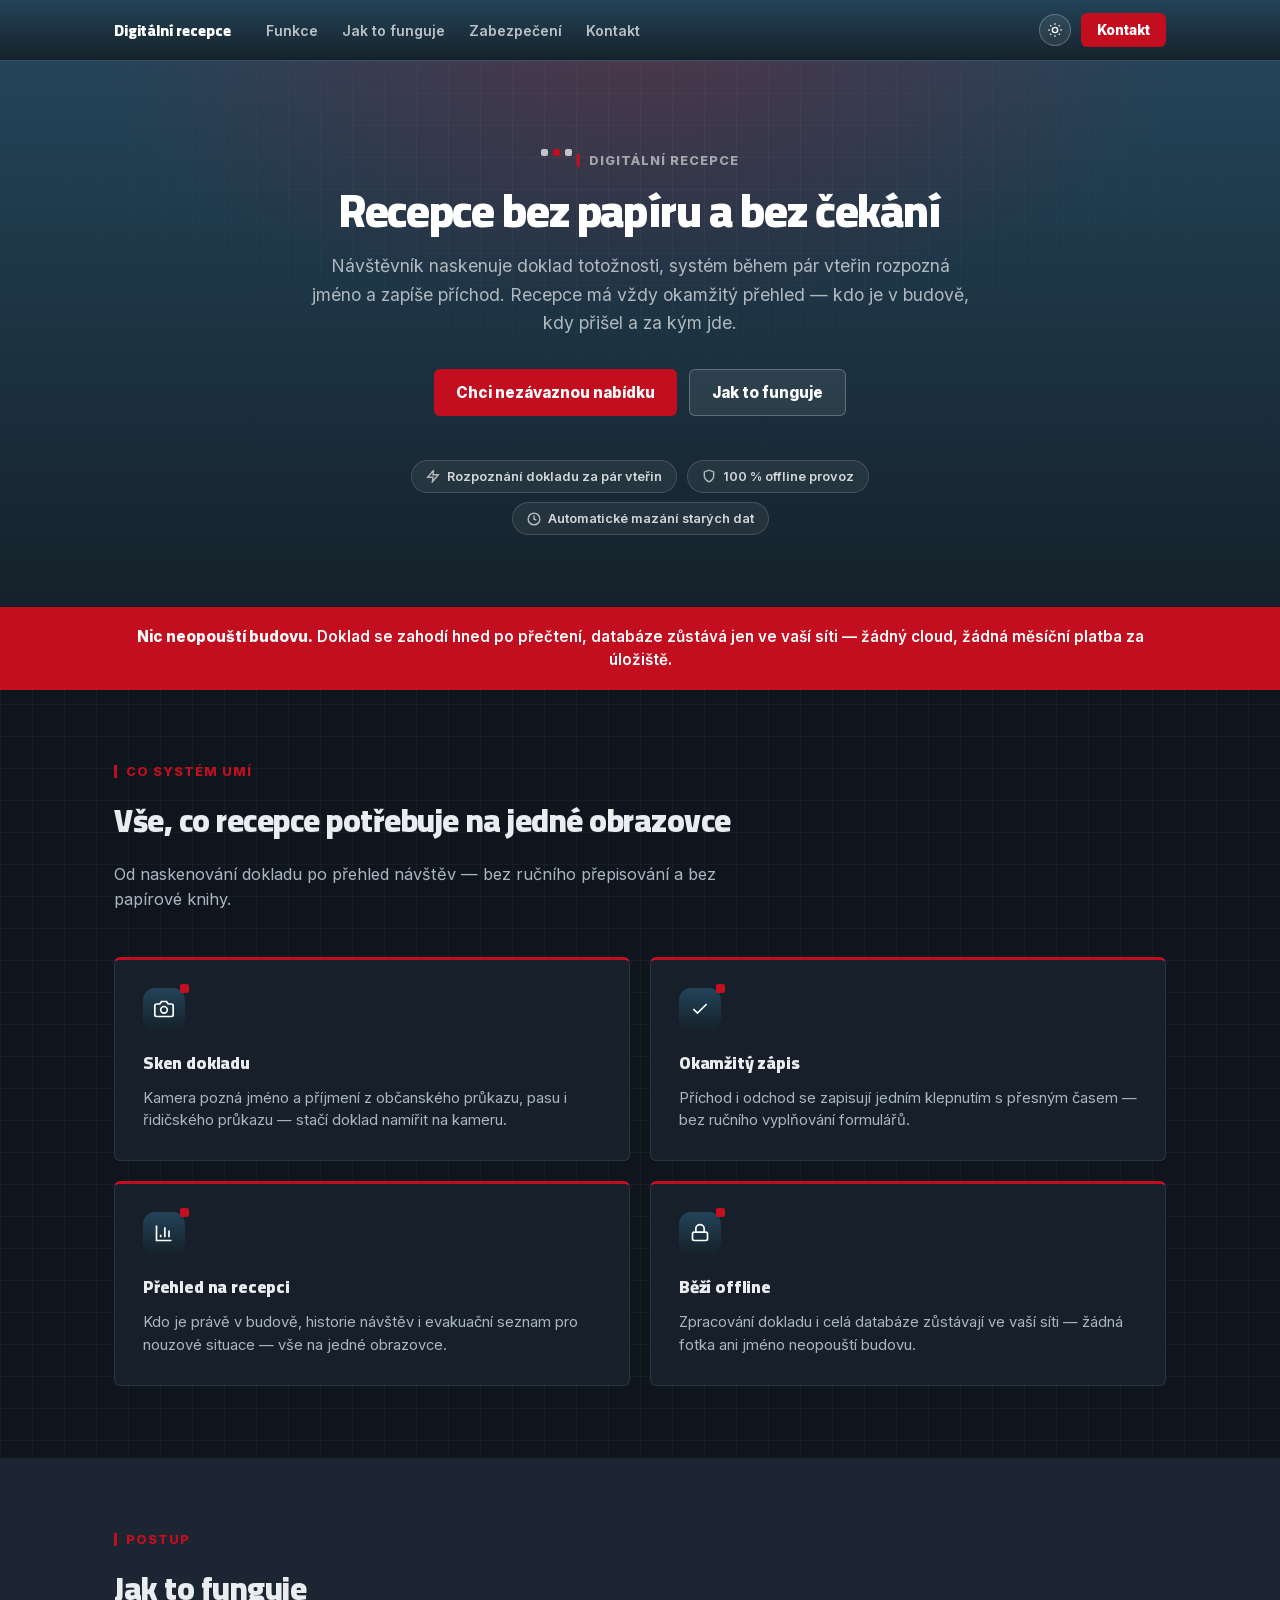
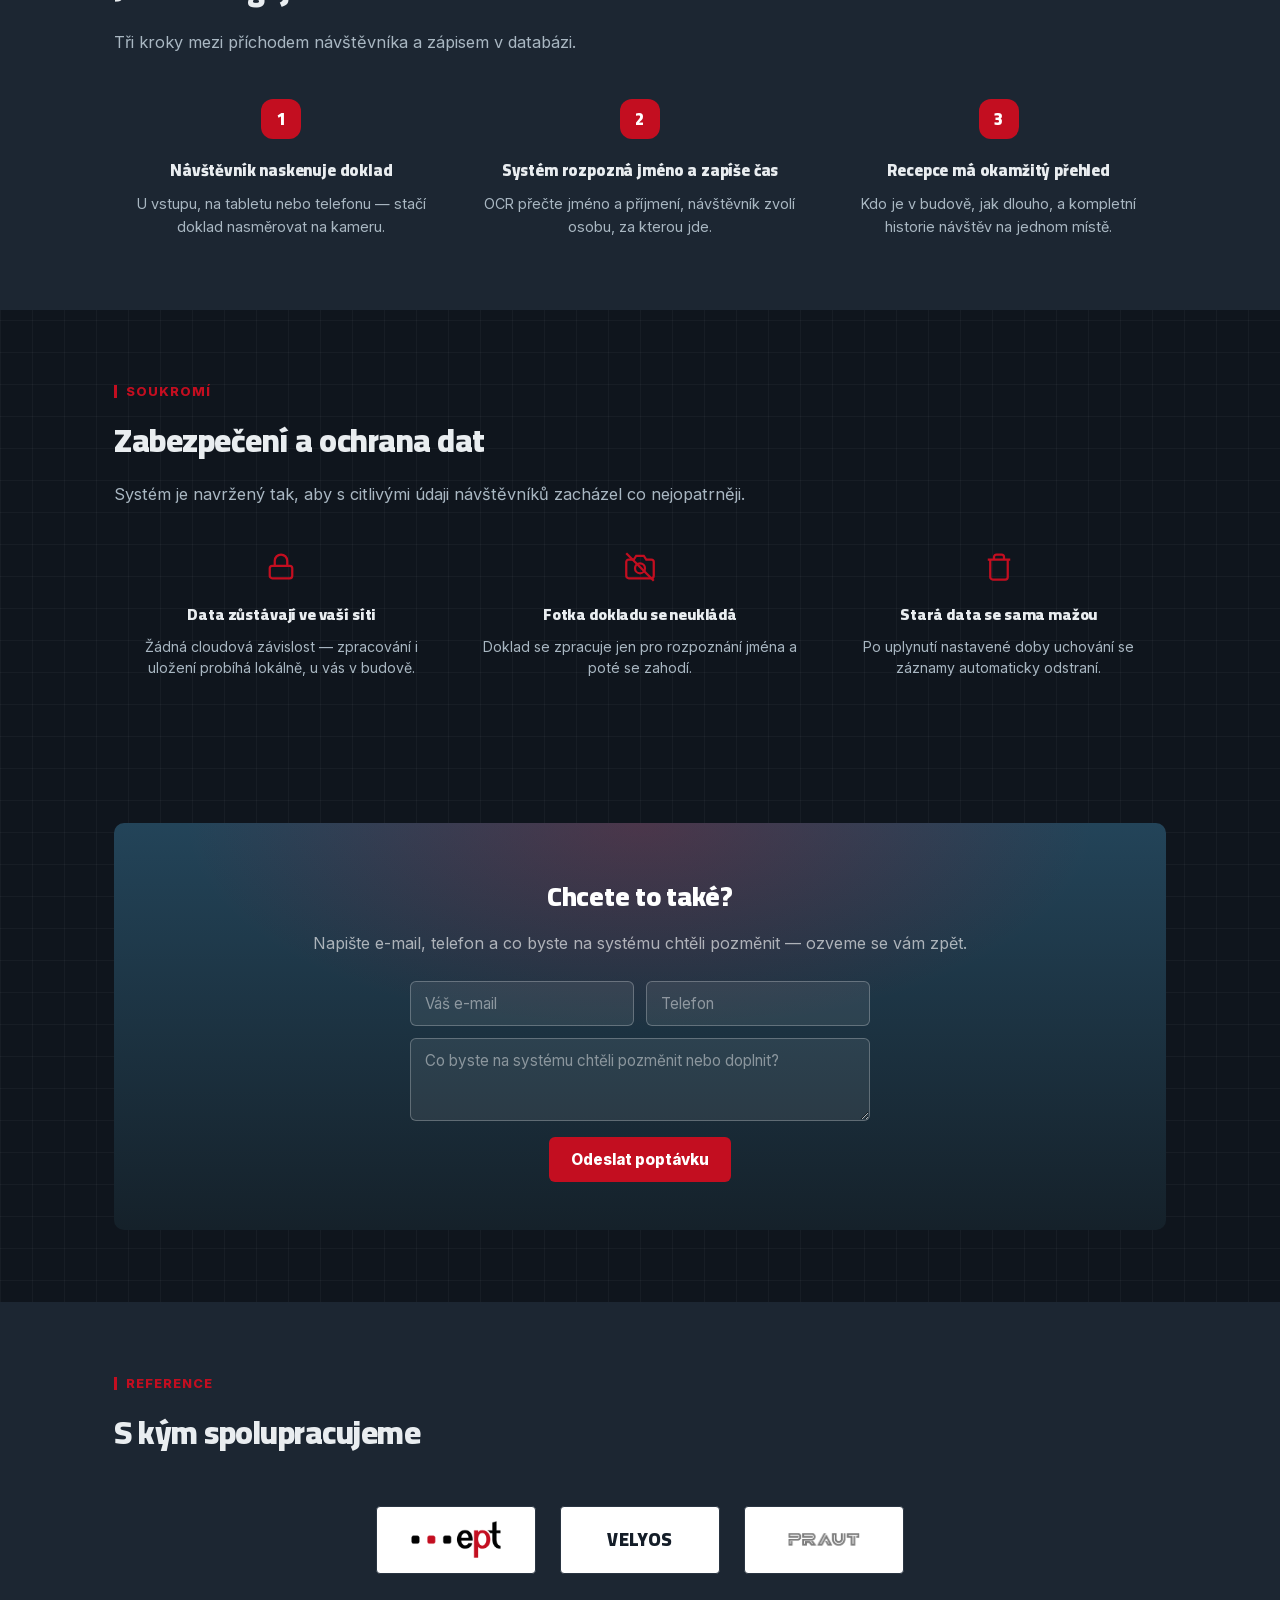
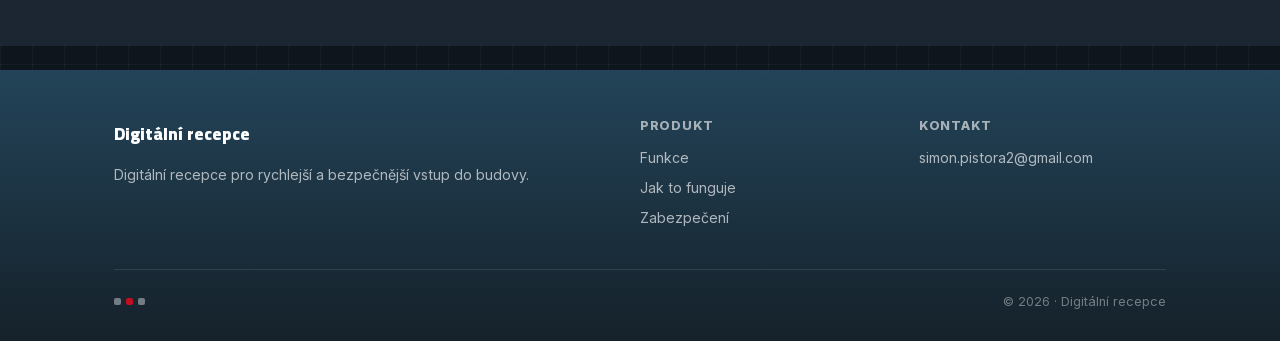
==== commit e22ebf31: "ahoj" ====
--- a/docs/index.html
+++ b/docs/index.html
@@ -28,7 +28,7 @@
 .nav-links a:hover{color:#fff}
 .nav-right{display:flex;align-items:center;gap:10px;margin-left:auto}
 .nav-cta{background:var(--red);color:#fff;font-size:.85rem;font-weight:700;padding:9px 16px;border-radius:var(--r);white-space:nowrap;transition:background .15s}
-.nav-cta:hover{background:#7d0815}
+.nav-cta:hover{background:#8f0a18}
 @media(max-width:760px){.nav-links{display:none}}
 
 /* ── Hero ────────────────────────────────────────────────────────────────── */
@@ -38,7 +38,7 @@
 }
 .hero::before{
   content:"";position:absolute;inset:0;pointer-events:none;
-  background:radial-gradient(ellipse 900px 480px at 50% -8%, rgba(167,10,27,.28), transparent 62%);
+  background:radial-gradient(ellipse 900px 480px at 50% -8%, rgba(195,14,32,.28), transparent 62%);
 }
 .hero::after{
   content:"";position:absolute;inset:0;pointer-events:none;
@@ -49,16 +49,16 @@
 }
 .hero-inner{position:relative;z-index:1;max-width:720px;margin:0 auto;text-align:center;padding:0 1.5rem}
 .hero .dot-mark{justify-content:center;color:rgba(255,255,255,.7);margin-bottom:1.25rem}
-.hero .eyebrow{color:rgba(255,255,255,.55);font-size:.8rem;font-weight:700;letter-spacing:.08em;text-transform:uppercase;margin-bottom:1rem}
+.hero .eyebrow{justify-content:center;color:rgba(255,255,255,.55);margin-bottom:1.1rem}
 .hero h1{
-  font-family:'Cairo',sans-serif;font-weight:800;letter-spacing:-.02em;
-  color:#fff;font-size:2.6rem;line-height:1.15;margin-bottom:1.1rem;
+  font-family:'Cairo',sans-serif;font-weight:800;letter-spacing:-.03em;
+  color:#fff;font-size:2.85rem;line-height:1.08;margin-bottom:1.1rem;
 }
 .hero p.lead{color:rgba(255,255,255,.65);font-size:1.1rem;line-height:1.6;margin-bottom:2rem}
 .hero-ctas{display:flex;gap:.75rem;justify-content:center;flex-wrap:wrap;margin-bottom:2.75rem}
 .btn{display:inline-flex;align-items:center;gap:8px;padding:13px 22px;font-size:.95rem;font-weight:700;border-radius:var(--r);border:none;cursor:pointer;font-family:inherit;transition:all .15s}
 .btn-primary{background:var(--red);color:#fff}
-.btn-primary:hover{background:#7d0815}
+.btn-primary:hover{background:#8f0a18}
 .btn-ghost-dark{background:rgba(255,255,255,.08);color:#fff;border:1px solid rgba(255,255,255,.25)}
 .btn-ghost-dark:hover{background:rgba(255,255,255,.16)}
 .stat-row{display:flex;gap:.6rem;justify-content:center;flex-wrap:wrap}
@@ -70,28 +70,48 @@
 .stat-pill svg{flex-shrink:0;opacity:.8}
 
 /* ── Sekce obecně ────────────────────────────────────────────────────────── */
+/* Kicker (červené pravítko + popisek) — stejný jazyk jako záhlaví kapitol ve
+   visualbooku (tenká červená svislá linka vlevo od kategorie, viz str. 4-26). */
 section{padding:4.5rem 0}
-.section-head{max-width:600px;margin:0 auto 2.75rem;text-align:center}
-.section-head .eyebrow{color:var(--red);font-size:.78rem;font-weight:700;letter-spacing:.08em;text-transform:uppercase;margin-bottom:.6rem}
-.section-head h2{font-family:'Cairo',sans-serif;font-weight:800;letter-spacing:-.01em;font-size:1.85rem;color:var(--ink);margin-bottom:.75rem}
+.eyebrow{display:inline-flex;align-items:center;gap:.55rem;font-size:.8rem;font-weight:700;letter-spacing:.08em;text-transform:uppercase}
+.eyebrow-rule{width:3px;height:1em;background:var(--red);flex-shrink:0;display:inline-block}
+.section-head{max-width:640px;margin:0 0 2.75rem;text-align:left}
+.section-head .eyebrow{color:var(--red);margin-bottom:.7rem}
+.section-head h2{font-family:'Cairo',sans-serif;font-weight:800;letter-spacing:-.015em;font-size:2rem;color:var(--ink);margin-bottom:.75rem}
 .section-head p{color:var(--ink2);font-size:1.02rem;line-height:1.55}
+
+/* ── Značkový pruh (plná červená + tučný bílý text) — přesně vzor "Hinweis"
+   pásů z manuálu (str. 2, 4, 9, 17…): plná signální barva, žádné zaoblení,
+   na celou šířku. */
+.brand-band{background:var(--red)}
+.brand-band .wrap{padding-top:1.15rem;padding-bottom:1.15rem}
+.brand-band p{color:#fff;font-size:.95rem;font-weight:600;line-height:1.5;text-align:center}
+.brand-band strong{font-weight:800}
 
 /* ── Feature grid ────────────────────────────────────────────────────────── */
 .feature-grid{display:grid;grid-template-columns:1fr 1fr;gap:1.25rem}
 @media(max-width:700px){.feature-grid{grid-template-columns:1fr}}
+/* Manuál nezná měkké UI stíny — jeho boxy jsou ploché, s tenkým rámečkem a
+   ostrými rohy (viz "Logo Verwendungen" str. 7-9). Kartu proto místo stínu
+   odlišuje jen tenký rámeček a stejný červený vršek jako u .stat-green
+   v appce — jeden opakující se značkový detail napříč produktem. */
 .feature-card{
-  background:var(--surface,#fff);border:1px solid var(--border);border-radius:var(--r2);
+  background:var(--surface,#fff);border:1px solid var(--border);border-top:3px solid var(--red);
+  border-radius:6px;
   padding:1.75rem;
-  box-shadow:0 1px 2px rgba(20,29,40,.04), 0 8px 20px -10px rgba(20,29,40,.10);
-  transition:box-shadow .15s, transform .15s;
-}
-html[data-theme="light"] .feature-card:hover{
-  box-shadow:0 1px 2px rgba(20,29,40,.05), 0 14px 28px -12px rgba(20,29,40,.16);
-  transform:translateY(-2px);
-}
+  transition:transform .15s, border-color .15s;
+}
+.feature-card:hover{transform:translateY(-3px);border-color:var(--red)}
 .feature-icon{
-  width:42px;height:42px;border-radius:10px;background:var(--blue-bg);color:var(--red);
+  width:42px;height:42px;border-radius:12px;background:var(--slate);color:#fff;
   display:flex;align-items:center;justify-content:center;margin-bottom:1rem;
+  position:relative;
+}
+/* Malá červená tečka v rohu — ozvěna trojtečkové značky z loga, ne plošné
+   využití červené jako výplně (tu má manuál vyhrazenou jen pro akcent). */
+.feature-icon::after{
+  content:"";position:absolute;top:-4px;right:-4px;width:9px;height:9px;
+  border-radius:2px;background:var(--red);
 }
 .feature-card h3{font-family:'Cairo',sans-serif;font-weight:800;font-size:1.08rem;color:var(--ink);margin-bottom:.5rem}
 .feature-card p{color:var(--ink2);font-size:.92rem;line-height:1.55}
@@ -100,8 +120,10 @@
 .steps{display:grid;grid-template-columns:repeat(3,1fr);gap:1.5rem;position:relative}
 @media(max-width:760px){.steps{grid-template-columns:1fr}}
 .step{text-align:center;padding:0 .5rem}
+/* Zaoblený čtverec, ne kruh — přesně tvar teček z ept loga (border-radius
+   2px při 7px straně v .dot-mark), zvětšený na stejný poměr. */
 .step-num{
-  width:40px;height:40px;border-radius:50%;background:var(--red);color:#fff;
+  width:40px;height:40px;border-radius:12px;background:var(--red);color:#fff;
   display:flex;align-items:center;justify-content:center;font-family:'Cairo',sans-serif;
   font-weight:800;font-size:1.05rem;margin:0 auto 1rem;
 }
@@ -110,14 +132,20 @@
 
 /* ── Zabezpečení — 3 sloupce ─────────────────────────────────────────────── */
 .sec-alt{background:var(--surface2)}
-/* Ve světlém režimu je --surface2 skoro totožné s --bg (rozdíl pár jednotek),
-   takže se pruh sekce vizuálně vůbec neoddělí od zbytku stránky. Čistá bílá
-   s jemnou linkou nahoře/dole dá pruhu skutečný, viditelný kontrast. */
+/* Světlý režim: přesná šedá z manuálu (str. 10) — Fläche #B3B3B3 s textem
+   #333333 ("dunkelgraue Schrift"), stejná dvojice, jakou manuál předepisuje
+   pro Ausbildung-inzeráty na šedém podkladu. Červená zůstává akcentem beze
+   změny (kicker, step-num, ikony) — manuál: "Rot sollte weiterhin als Akzent
+   verwendet werden." Bílé boxy (karty, loga) na šedé ploše čtou přesně jako
+   ty ve visualbooku (např. Infotafel str. 22). */
 html[data-theme="light"] .sec-alt{
-  background:#fff;
-  border-top:1px solid var(--border);
-  border-bottom:1px solid var(--border);
-}
+  background:#B3B3B3;
+  border-top:1px solid rgba(0,0,0,.12);
+  border-bottom:1px solid rgba(0,0,0,.12);
+}
+html[data-theme="light"] .sec-alt h2,
+html[data-theme="light"] .sec-alt h3{color:#333}
+html[data-theme="light"] .sec-alt p{color:#333}
 .trust-grid{display:grid;grid-template-columns:repeat(3,1fr);gap:1.5rem}
 @media(max-width:760px){.trust-grid{grid-template-columns:1fr}}
 .trust-item{text-align:center;padding:0 .5rem}
@@ -127,12 +155,12 @@
 
 /* ── Závěrečná výzva ─────────────────────────────────────────────────────── */
 .cta-band{
-  background:var(--slate);border-radius:20px;padding:3rem 2rem;text-align:center;
+  background:var(--slate);border-radius:10px;padding:3rem 2rem;text-align:center;
   max-width:1100px;margin:0 auto;position:relative;overflow:hidden;
 }
 .cta-band::before{
   content:"";position:absolute;inset:0;pointer-events:none;
-  background:radial-gradient(ellipse 700px 320px at 50% 0%, rgba(167,10,27,.25), transparent 65%);
+  background:radial-gradient(ellipse 700px 320px at 50% 0%, rgba(195,14,32,.25), transparent 65%);
 }
 .cta-band-inner{position:relative;z-index:1}
 .cta-band h2{font-family:'Cairo',sans-serif;font-weight:800;color:#fff;font-size:1.7rem;margin-bottom:.65rem}
@@ -149,10 +177,11 @@
 
 /* ── S kým spolupracujeme ────────────────────────────────────────────────── */
 .partner-row{display:flex;justify-content:center;align-items:center;gap:1.5rem;flex-wrap:wrap}
+/* Plochý rámeček bez stínu — stejné plné boxy jako logo-swatche na
+   str. 7-9 manuálu, ne zavěšená UI karta. */
 .partner-chip{
-  background:#fff;border:1px solid var(--border);border-radius:var(--r2);
+  background:#fff;border:1px solid var(--border);border-radius:4px;
   width:10rem;height:4.25rem;display:inline-flex;align-items:center;justify-content:center;
-  box-shadow:0 1px 2px rgba(20,29,40,.04), 0 8px 20px -10px rgba(20,29,40,.10);
 }
 /* Loga mají hodně odlišný poměr stran (EPT skoro čtvercové, PRAUT dlouhý úzký
    wordmark) — object-fit:contain v pevně stejně velkém rámečku je zmenší na
@@ -192,7 +221,7 @@
 }
 .lead-form input::placeholder,.lead-form textarea::placeholder{color:rgba(255,255,255,.45)}
 .lead-form input:focus,.lead-form textarea:focus{
-  outline:none;border-color:var(--red);box-shadow:0 0 0 3px rgba(227,5,27,.25);
+  outline:none;border-color:var(--red);box-shadow:0 0 0 3px rgba(195,14,32,.25);
 }
 .lead-form button{align-self:center;margin-top:.25rem}
 .lead-err{color:#ff9aa0;font-size:.85rem;text-align:center}
@@ -212,7 +241,7 @@
 
 html[data-theme="light"] .hero{background:#fff}
 html[data-theme="light"] .hero::before{
-  background:radial-gradient(ellipse 900px 480px at 50% -8%, rgba(167,10,27,.14), transparent 62%);
+  background:radial-gradient(ellipse 900px 480px at 50% -8%, rgba(195,14,32,.14), transparent 62%);
 }
 html[data-theme="light"] .hero::after{
   background-image:linear-gradient(rgba(20,29,40,.045) 1px, transparent 1px),
@@ -228,10 +257,9 @@
 
 html[data-theme="light"] .cta-band{
   background:#fff;border:1px solid var(--border);
-  box-shadow:0 1px 2px rgba(20,29,40,.04), 0 14px 32px -16px rgba(20,29,40,.14);
 }
 html[data-theme="light"] .cta-band::before{
-  background:radial-gradient(ellipse 700px 320px at 50% 0%, rgba(167,10,27,.10), transparent 65%);
+  background:radial-gradient(ellipse 700px 320px at 50% 0%, rgba(195,14,32,.10), transparent 65%);
 }
 html[data-theme="light"] .cta-band h2{color:var(--ink)}
 html[data-theme="light"] .cta-band p{color:var(--ink2)}
@@ -277,7 +305,7 @@
 <header class="hero">
   <div class="hero-inner">
     <span class="dot-mark"><span class="d dk"></span><span class="d dr"></span><span class="d dk"></span></span>
-    <div class="eyebrow">Digitální recepce</div>
+    <div class="eyebrow"><span class="eyebrow-rule"></span>Digitální recepce</div>
     <h1>Recepce bez papíru a bez čekání</h1>
     <p class="lead">Návštěvník naskenuje doklad totožnosti, systém během pár vteřin
       rozpozná jméno a zapíše příchod. Recepce má vždy okamžitý přehled — kdo je
@@ -303,10 +331,16 @@
   </div>
 </header>
 
+<div class="brand-band">
+  <div class="wrap">
+    <p><strong>Nic neopouští budovu.</strong> Doklad se zahodí hned po přečtení, databáze zůstává jen ve vaší síti — žádný cloud, žádná měsíční platba za úložiště.</p>
+  </div>
+</div>
+
 <section id="funkce">
   <div class="wrap">
     <div class="section-head">
-      <div class="eyebrow">Co systém umí</div>
+      <div class="eyebrow"><span class="eyebrow-rule"></span>Co systém umí</div>
       <h2>Vše, co recepce potřebuje na jedné obrazovce</h2>
       <p>Od naskenování dokladu po přehled návštěv — bez ručního přepisování a bez papírové knihy.</p>
     </div>
@@ -350,7 +384,7 @@
 <section id="jak-to-funguje" class="sec-alt">
   <div class="wrap">
     <div class="section-head">
-      <div class="eyebrow">Postup</div>
+      <div class="eyebrow"><span class="eyebrow-rule"></span>Postup</div>
       <h2>Jak to funguje</h2>
       <p>Tři kroky mezi příchodem návštěvníka a zápisem v databázi.</p>
     </div>
@@ -377,7 +411,7 @@
 <section id="zabezpeceni">
   <div class="wrap">
     <div class="section-head">
-      <div class="eyebrow">Soukromí</div>
+      <div class="eyebrow"><span class="eyebrow-rule"></span>Soukromí</div>
       <h2>Zabezpečení a ochrana dat</h2>
       <p>Systém je navržený tak, aby s citlivými údaji návštěvníků zacházel co nejopatrněji.</p>
     </div>
@@ -430,7 +464,7 @@
 <section id="partneri" class="sec-alt">
   <div class="wrap">
     <div class="section-head">
-      <div class="eyebrow">Reference</div>
+      <div class="eyebrow"><span class="eyebrow-rule"></span>Reference</div>
       <h2>S kým spolupracujeme</h2>
     </div>
     <div class="partner-row">
@@ -473,9 +507,9 @@
   localStorage.setItem('ept_theme', next);
 }
 
-// TODO: po nasazení leads-server (viz /leads-server v repu) sem doplnit
-// skutečnou URL, např. 'https://ept-leads.onrender.com/api/lead'.
-const LEADS_API = 'https://REPLACE-ME.onrender.com/api/lead';
+// TODO: před nasazením přepnout zpět na skutečnou produkční URL leads-server
+// (viz /leads-server v repu), např. 'https://ept-leads.onrender.com/api/lead'.
+const LEADS_API = 'https://refactored-yodel-jjjrpjjpw779h54qv-5100.app.github.dev/api/lead';
 
 document.getElementById('leadForm').addEventListener('submit', async function(e){
   e.preventDefault();
--- a/docs/static/ept-theme.css
+++ b/docs/static/ept-theme.css
@@ -1,7 +1,9 @@
 /* ept connectors — brand theme override for recepce.html / sken.html
-   Hodnoty odvozené z ept-connectors.com (viz visualbook). Reuse-uje existující
-   CSS proměnné aplikace (--blue = primární akcent, --red = signální/finální akce),
-   takže se nemusí sahat na markup ani JS. */
+   Hodnoty přesně podle Corporate Design Manual (Stand März 2025): jediná
+   značková červená je HKS 13 K / Pantone 2035 C / #c30e20, tmavé plochy
+   (Dunkelblau) #263D4D. Reuse-uje existující CSS proměnné aplikace
+   (--blue = primární akcent, --red = signální/finální akce), takže se
+   nemusí sahat na markup ani JS. */
 
 :root{
   --ink:#141d28;
@@ -11,13 +13,15 @@
   --surface2:#f4f6f7;
   --border:#d7dadc;
   --border2:#c3c8cb;
-  --slate:#0d131b; /* stejný tón jako pozadí lock-hero — topbar a hero drží pohromadě, žádný švík */
-
-  --blue:#a70a1b;        /* ept primární červená — CTA, aktivní tab, focus */
+  /* Dunkelblau (manuál str. 10) jako "Verlauf" pro pozadí a hochwertigere
+     Gestaltungen — přesně dva CMYK stopy z manuálu převedené do RGB. */
+  --slate:linear-gradient(180deg,#234459 0%,#15212a 100%);
+
+  --blue:#c30e20;        /* ept Rot (HKS 13 K / Pantone 2035 C) — CTA, aktivní tab, focus */
   --blue-bg:#fbeaea;
   --blue-border:#e6b8ba;
 
-  --red:#e3051b;         /* ept signální červená — odchod / finální akce */
+  --red:#c30e20;         /* ept Rot — odchod / finální akce (manuál definuje jen jednu červenou) */
   --red-bg:#fdeceb;
   --red-border:#f6c3c2;
 
@@ -26,7 +30,7 @@
   --green-border:#a7f3d0;
   --amber-border:#fde68a;
 
-  --focus:#e3051b;       /* prstenec při ovládání klávesnicí, čitelný na obou pozadích */
+  --focus:#c30e20;       /* prstenec při ovládání klávesnicí, čitelný na obou pozadích */
 
   --r:6px;
   --r2:8px;
@@ -44,7 +48,7 @@
    je v téhle paletě i barva chyby). Jemné halo ho odliší — prstenec+halo je
    univerzální jazyk fokusu, plný červený rám je jazyk validační chyby. */
 input:focus-visible,
-.seg-input:focus-within{box-shadow:0 0 0 4px rgba(227,5,27,.16)}
+.seg-input:focus-within{box-shadow:0 0 0 4px rgba(195,14,32,.16)}
 .seg-input:focus-within{border-color:var(--focus)}
 
 /* velmi jemná blueprint mřížka na pozadí — stejný motiv jako topbar a lock
@@ -89,11 +93,11 @@
 .topbar-logo img{height:19px;display:block}
 
 /* CTA tlačítka → značková červená (hover stavy jsou v originále natvrdo v hex, proto override zvlášť) */
-.btn-primary:hover{background:#7d0815}
-.btn-green{background:#a70a1b}
-.btn-green:hover{background:#7d0815}
-.btn-blue{background:#a70a1b}
-.btn-blue:hover{background:#7d0815}
+.btn-primary:hover{background:#8f0a18}
+.btn-green{background:#c30e20}
+.btn-green:hover{background:#8f0a18}
+.btn-blue{background:#c30e20}
+.btn-blue:hover{background:#8f0a18}
 
 /* info alerty necháváme neutrální (slate), aby "info" nepůsobilo jako chyba,
    protože --blue teď nese značkovou červenou */
@@ -118,7 +122,7 @@
 }
 
 /* sken.html — rámeček skeneru má barvy natvrdo v hex, ne přes proměnné */
-.sf-inner{border-color:rgba(167,10,27,.75)}
+.sf-inner{border-color:rgba(195,14,32,.75)}
 .sf-label{color:#ff9aa0}
 .scan-anim{background:linear-gradient(90deg,transparent,#ff9aa0,transparent)}
 
@@ -141,7 +145,7 @@
 .topbar-mark{color:#fff}
 
 /* Nejdůležitější číslo na obrazovce — "Aktuálně přítomní" — dostane značkový akcent */
-.stat-green{border-top:3px solid #a70a1b}
+.stat-green{border-top:3px solid #c30e20}
 
 /* ── Oprava přetékání layoutu ───────────────────────────────────────────────
    Položky gridu mají implicitně min-width:auto, takže se sloupec s tabulkou
@@ -183,7 +187,7 @@
   min-height:calc(100vh - 56px);
   display:flex;align-items:center;justify-content:center;
   background:
-    radial-gradient(ellipse 900px 480px at 50% -8%, rgba(167,10,27,.25), transparent 62%),
+    radial-gradient(ellipse 900px 480px at 50% -8%, rgba(195,14,32,.25), transparent 62%),
     var(--slate);
 }
 .lock-hero::before{
@@ -202,13 +206,16 @@
   box-shadow:0 24px 60px -20px rgba(0,0,0,.5);
 }
 .lock-hero-mark{justify-content:center;margin-bottom:1.75rem;color:rgba(255,255,255,.85)}
-.lock-hero h2{color:#fff;font-size:1.9rem;margin-bottom:.6rem}
+/* Cairo webfont nemá rozumné výchozí line-height (normal) — na dvouřádkovém
+   nadpisu (mobil, úzká karta) to bez explicitní hodnoty nafouklo mezeru mezi
+   řádky na téměř dvojnásobek velikosti písma. */
+.lock-hero h2{color:#fff;font-size:1.9rem;line-height:1.2;margin-bottom:.6rem}
 .lock-hero p{color:rgba(255,255,255,.6);margin-bottom:2rem;font-size:1.05rem}
 
 /* Světlý režim lock screenu — stejný layout, obrácená paleta */
 html[data-theme="light"] .lock-hero{
   background:
-    radial-gradient(ellipse 900px 480px at 50% -8%, rgba(167,10,27,.1), transparent 62%),
+    radial-gradient(ellipse 900px 480px at 50% -8%, rgba(195,14,32,.1), transparent 62%),
     #eef1f2;
 }
 html[data-theme="light"] .lock-hero::before{
@@ -272,7 +279,7 @@
 html[data-theme="dark"] .alert-amber,html[data-theme="dark"] .al-warn{color:#fbbf24}
 html[data-theme="dark"] .alert-info,html[data-theme="dark"] .al-info{background:#1c2632;color:#a9b7c2;border-color:#38434f}
 
-/* ── Přepínač den/noc — malé kolečko v topbaru, stejný jazyk jako auth-btn ── */
+/* ── Přepínač den/noc — malé kolečko v topbaru ── */
 .theme-toggle{
   width:32px;height:32px;padding:0;flex-shrink:0;
   border-radius:50%;border:1px solid rgba(255,255,255,.25);
@@ -290,11 +297,6 @@
 /* ══════════════════════════════════════════════════════════════════════════
    Opravy z vizuálního QA (45 snímků, nezávislý review každého stavu)
    ══════════════════════════════════════════════════════════════════════════ */
-
-/* Na zamčené obrazovce vedly ke stejné akci dvě cesty: tlačítka Admin/Správce
-   v topbaru a tlačítka v hero kartě. Dva prostředky pro jedno rozhodnutí = váhání.
-   Dokud je vidět lock screen, volí se rolí jen v kartě. */
-body:has(#lockScreen:not(.hidden)) #authArea{display:none}
 
 /* Prázdné stavy (nic nenalezeno, zadejte dotaz) byly nejmenším a nejsvětlejším
    textem na obrazovce, přitom v tu chvíli nesou jedinou informaci, která platí. */
@@ -336,7 +338,7 @@
   body.tisk-evakuace #evakuace{display:block !important}
   body.tisk-evakuace{background:#fff !important;background-image:none !important}
   #evakuace{color:#000;font-family:'Inter',system-ui,sans-serif;padding:0}
-  .evak-head{border-bottom:3px solid #a70a1b;padding-bottom:8px;margin-bottom:14px}
+  .evak-head{border-bottom:3px solid #c30e20;padding-bottom:8px;margin-bottom:14px}
   .evak-head h1{font-family:'Cairo',sans-serif;font-size:20pt;font-weight:800;margin:0}
   .evak-head p{font-size:10pt;margin:4px 0 0}
   .evak-tbl{width:100%;border-collapse:collapse;font-size:11pt}
@@ -397,3 +399,17 @@
      zapisuje odchod, je omyl palcem drahý — víc místa mezi nimi je pojistka. */
   .modal-footer{gap:1rem}
 }
+
+/* ══════════════════════════════════════════════════════════════════════════
+   Značkový tvarový jazyk — stejný jako na one-pageru: zaoblený čtverec místo
+   kruhu (přesně poměr teček z loga, border-radius ≈ 2/7 strany), ploché boxy
+   bez měkkého UI stínu (manuál pracuje jen s tenkým rámečkem, viz "Logo
+   Verwendungen" str. 7-9). Spinner zůstává kruhový záměrně — animace
+   rotujícího prstenu je univerzální jazyk "načítá se", ne značková forma.
+   ══════════════════════════════════════════════════════════════════════════ */
+.confirm-icon{border-radius:13px}     /* recepce.html, 48px kruh → čtverec */
+.step-num{border-radius:6px}          /* sken.html, 22px kruh → čtverec */
+.success-icon{border-radius:18px}     /* sken.html, 64px kruh → čtverec */
+
+.card{box-shadow:none}
+.topbar{box-shadow:none;border-bottom:1px solid rgba(255,255,255,.08)}
